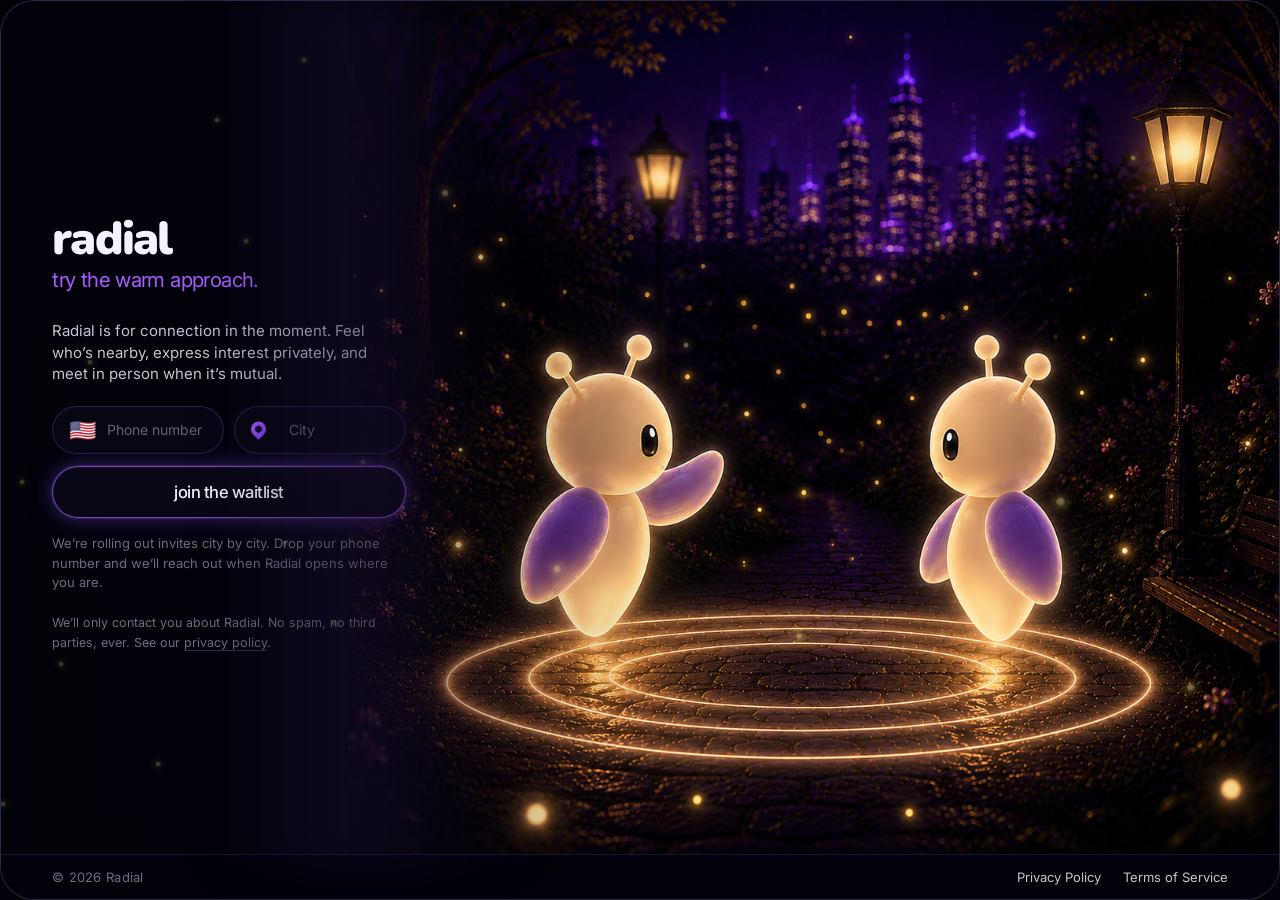
==== index.html @ fb287899 "Update page title to try the warm approach" ====
<!doctype html>
<html lang="en">
<head>
  <meta charset="utf-8" />
  <meta name="viewport" content="width=device-width, initial-scale=1.0" />
  <title>radial — try the warm approach</title>
  <meta name="description" content="Radial is a proximity-first social app. Feel who's nearby, send interest privately, and meet in person when it's mutual." />
  <meta name="theme-color" content="#12082E" />
  <meta property="og:title" content="radial — try the warm approach" />
  <meta property="og:description" content="A proximity-first social app for connection in the moment. Real world first. Mutual only. Privacy first." />
  <meta property="og:type" content="website" />
  <meta name="twitter:card" content="summary_large_image" />
  <link rel="icon" type="image/png" href="assets/favicon-radi.png" />
  <link rel="stylesheet" href="styles.css" />
</head>
<body>
  <div class="shell">
    <main class="landing-card">
      <section class="landing-copy">
        <div class="firefly-layer firefly-layer-copy" aria-hidden="true">
          <span class="firefly fc1"></span>
          <span class="firefly fc2"></span>
          <span class="firefly fc3"></span>
          <span class="firefly fc4"></span>
          <span class="firefly fc5"></span>
          <span class="firefly fc6"></span>
          <span class="firefly fc7"></span>
          <span class="firefly fc8"></span>
          <span class="firefly fc9"></span>
          <span class="firefly fc10"></span>
          <span class="firefly fc11"></span>
          <span class="firefly fc12"></span>
          <span class="firefly fc13"></span>
          <span class="firefly fc14"></span>
        </div>
        <div class="firefly-layer firefly-layer-mobile-page" aria-hidden="true">
          <span class="firefly fp1"></span>
          <span class="firefly fp2"></span>
          <span class="firefly fp3"></span>
          <span class="firefly fp4"></span>
          <span class="firefly fp5"></span>
          <span class="firefly fp6"></span>
          <span class="firefly fp7"></span>
          <span class="firefly fp8"></span>
          <span class="firefly fp9"></span>
        </div>
        <div class="brand-block">
          <h1>radial</h1>
          <p class="tagline">try the warm approach.</p>
        </div>

        <div class="scene-mobile" role="img" aria-label="warm city scene at golden hour">
          <div class="firefly-layer firefly-layer-mobile" aria-hidden="true">
            <span class="firefly fm1"></span>
            <span class="firefly fm2"></span>
            <span class="firefly fm3"></span>
            <span class="firefly fm4"></span>
            <span class="firefly fm5"></span>
            <span class="firefly fm6"></span>
            <span class="firefly fm7"></span>
            <span class="firefly fm8"></span>
          </div>
        </div>

        <p class="intro">
          Radial is for connection in the moment.
          Feel who’s nearby, express interest privately,
          and meet in person when it’s mutual.
        </p>

        <form class="signup"
              action="https://docs.google.com/forms/d/e/1FAIpQLSfjjv_7DZSxjZkTr04zX2qsMPKBOHuEhlrLN5JvlooQM5X5Qw/formResponse"
              method="POST"
              target="_self"
              novalidate>
          <div class="field-row">
            <div class="field with-icon">
              <label for="wl-phone" class="visually-hidden">phone number</label>
              <span class="field-icon" aria-hidden="true">🇺🇸</span>
              <input id="wl-phone"
                     name="entry.361823065"
                     type="tel"
                     inputmode="tel"
                     autocomplete="tel"
                     required
                     placeholder="Phone number" />
            </div>
            <div class="field with-icon city-field">
              <label for="wl-city" class="visually-hidden">city</label>
              <span class="field-icon pin" aria-hidden="true"></span>
              <input id="wl-city"
                     name="entry.943589167"
                     type="text"
                     autocomplete="off"
                     autocorrect="off"
                     autocapitalize="words"
                     spellcheck="false"
                     required
                     placeholder="City"
                     role="combobox"
                     aria-expanded="false"
                     aria-autocomplete="list"
                     aria-controls="city-suggestions" />
              <ul class="city-suggestions" id="city-suggestions" role="listbox" hidden></ul>
            </div>
          </div>
          <button type="submit">join the waitlist</button>
        </form>

        <p class="rollout-copy">
          We’re rolling out invites city by city.
          Drop your phone number and we’ll reach
          out when Radial opens where you are.
        </p>

        <p class="privacy-note">
          We’ll only contact you about Radial.
          No spam, no third parties, ever.
          See our <a href="privacy.html">privacy policy</a>.
        </p>

        <div class="signup-status" id="signup-status" role="status" aria-live="polite"></div>
      </section>

      <section class="landing-scene" aria-hidden="true">
        <div class="firefly-layer">
          <span class="firefly f1"></span>
          <span class="firefly f2"></span>
          <span class="firefly f3"></span>
          <span class="firefly f4"></span>
          <span class="firefly f5"></span>
          <span class="firefly f6"></span>
          <span class="firefly f7"></span>
          <span class="firefly f8"></span>
        </div>
      </section>

      <footer class="landing-footer">
        <span class="footer-mark">© <span id="year"></span> Radial</span>
        <nav class="footer-links" aria-label="Legal">
          <a href="privacy.html">Privacy Policy</a>
          <a href="terms.html">Terms of Service</a>
        </nav>
      </footer>
    </main>
  </div>

  <script>
    document.getElementById('year').textContent = new Date().getFullYear();

    // waitlist form: posts to Google Forms via fetch with mode:'no-cors'.
    // The response is opaque (we can't read it), so we show the success
    // state once the request resolves. If the network call rejects, we
    // fall back to a native form submit so the data still gets through.
    (function () {
      const form = document.querySelector('form.signup');
      const status = document.getElementById('signup-status');
      const button = form.querySelector('button');
      const phoneInput = form.querySelector('#wl-phone');
      const cityInput = form.querySelector('#wl-city');

      function setStatus(kind, html) {
        status.className = 'signup-status ' + kind;
        status.innerHTML = html;
      }

      form.addEventListener('submit', async function (e) {
        e.preventDefault();

        const phone = phoneInput.value.trim();
        const city = cityInput.value.trim();
        const phoneDigits = phone.replace(/\D/g, '');

        if (phoneDigits.length < 7) {
          setStatus('error', 'Please enter a valid phone number.');
          phoneInput.focus();
          return;
        }
        if (!city) {
          setStatus('error', 'Please enter your city.');
          cityInput.focus();
          return;
        }

        button.disabled = true;
        const original = button.textContent;
        button.textContent = 'sending…';

        try {
          await fetch(form.action, {
            method: 'POST',
            mode: 'no-cors',
            body: new FormData(form),
          });
          form.reset();
          setStatus('success',
            "You're on the list. We'll reach out as Radial opens in your area.");
        } catch (err) {
          // Network truly failed — fall back to native submit so the
          // user's response still reaches Google.
          form.submit();
          return;
        } finally {
          button.disabled = false;
          button.textContent = original;
        }
      });
    })();

    // City autocomplete via Photon (komoot) — free, no API key, OSM-based.
    // Filters results to actual populated places (city/town/village) and
    // renders a small dropdown of "City, Region, Country" suggestions.
    (function () {
      const input = document.getElementById('wl-city');
      const list = document.getElementById('city-suggestions');
      if (!input || !list) return;

      const PLACE_TYPES = new Set(['city', 'town', 'village', 'hamlet']);
      let debounceId = null;
      let activeRequest = null;
      let activeIndex = -1;
      let lastQuery = '';

      function escape(s) {
        return String(s).replace(/[&<>"']/g, c => ({
          '&': '&amp;', '<': '&lt;', '>': '&gt;', '"': '&quot;', "'": '&#39;'
        }[c]));
      }

      function format(props) {
        const name = props.name || '';
        const region = props.state || props.county || '';
        const country = props.country || '';
        return [name, region, country].filter(Boolean).join(', ');
      }

      function close() {
        list.hidden = true;
        list.innerHTML = '';
        input.setAttribute('aria-expanded', 'false');
        activeIndex = -1;
      }

      function position() {
        const r = input.getBoundingClientRect();
        list.style.top = (r.bottom + 6) + 'px';
        list.style.left = r.left + 'px';
        list.style.width = r.width + 'px';
      }

      function render(items) {
        if (!items.length) { close(); return; }
        list.innerHTML = items.map((label, i) =>
          `<li role="option" id="city-opt-${i}" data-value="${escape(label)}">${escape(label)}</li>`
        ).join('');
        list.hidden = false;
        position();
        input.setAttribute('aria-expanded', 'true');
        activeIndex = -1;
      }

      window.addEventListener('resize', () => { if (!list.hidden) position(); });
      window.addEventListener('scroll', () => { if (!list.hidden) position(); }, { passive: true });

      function highlight(idx) {
        const items = list.querySelectorAll('li');
        if (!items.length) return;
        if (idx < 0) idx = items.length - 1;
        if (idx >= items.length) idx = 0;
        items.forEach((el, i) => el.classList.toggle('active', i === idx));
        activeIndex = idx;
        input.setAttribute('aria-activedescendant', `city-opt-${idx}`);
      }

      function pick(label) {
        input.value = label;
        close();
      }

      async function fetchCities(q) {
        if (activeRequest) activeRequest.abort();
        const ctrl = new AbortController();
        activeRequest = ctrl;
        try {
          const url = `https://photon.komoot.io/api?q=${encodeURIComponent(q)}&limit=8&lang=en`;
          const res = await fetch(url, { signal: ctrl.signal });
          if (!res.ok) return;
          const json = await res.json();
          // Only keep populated places. De-duplicate identical "city, region,
          // country" labels (Photon often returns multiple OSM entries).
          const seen = new Set();
          const items = (json.features || [])
            .filter(f => PLACE_TYPES.has((f.properties || {}).osm_value))
            .map(f => format(f.properties))
            .filter(label => {
              if (!label || seen.has(label)) return false;
              seen.add(label);
              return true;
            })
            .slice(0, 5);
          if (input.value.trim() === q) render(items);
        } catch (err) {
          // Ignore aborts and network errors silently — the user can still
          // type their city manually.
        }
      }

      input.addEventListener('input', () => {
        const q = input.value.trim();
        if (q === lastQuery) return;
        lastQuery = q;
        clearTimeout(debounceId);
        if (q.length < 2) { close(); return; }
        debounceId = setTimeout(() => fetchCities(q), 220);
      });

      input.addEventListener('keydown', (e) => {
        if (list.hidden) return;
        const items = list.querySelectorAll('li');
        if (e.key === 'ArrowDown') { e.preventDefault(); highlight(activeIndex + 1); }
        else if (e.key === 'ArrowUp') { e.preventDefault(); highlight(activeIndex - 1); }
        else if (e.key === 'Enter' && activeIndex >= 0) {
          e.preventDefault();
          pick(items[activeIndex].dataset.value);
        } else if (e.key === 'Escape') {
          close();
        }
      });

      list.addEventListener('mousedown', (e) => {
        const li = e.target.closest('li');
        if (!li) return;
        // Use mousedown so we beat the input's blur and stop the input
        // from losing focus before we can read the value.
        e.preventDefault();
        pick(li.dataset.value);
      });

      input.addEventListener('blur', () => setTimeout(close, 120));
    })();
  </script>
</body>
</html>
---- styles.css ----
@import url('https://fonts.googleapis.com/css2?family=Inter:wght@400;500;600;700&family=Nunito:wght@900&display=swap');

:root {
  --bg: #03020a;
  --panel: #050611;
  --panel-soft: #090914;
  --field: #0b0a18;
  --border: rgba(110, 76, 191, 0.42);
  --border-soft: rgba(124, 82, 220, 0.28);
  --violet: #9c5cff;
  --violet-2: #6f37ee;
  --violet-3: #bc7cff;
  --text-primary: #f5f2ff;
  --text-secondary: rgba(244, 238, 255, 0.82);
  --text-muted: rgba(214, 204, 236, 0.52);
  --success: #8be0a8;
  --error: #ff8f9d;
  --radius-xl: 34px;
  --radius-lg: 24px;
  --radius-pill: 999px;
  --content-width: 760px;
}

* { box-sizing: border-box; }

html { scroll-behavior: smooth; }

body {
  margin: 0;
  height: 100vh;
  height: 100dvh;
  overflow: hidden;
  background:
    radial-gradient(circle at 74% 30%, rgba(95, 51, 184, 0.22), transparent 22%),
    linear-gradient(180deg, #010108 0%, #03020a 100%);
  color: var(--text-primary);
  font-family: "Inter", -apple-system, BlinkMacSystemFont, "Segoe UI", sans-serif;
  -webkit-font-smoothing: antialiased;
  -moz-osx-font-smoothing: grayscale;
  -webkit-tap-highlight-color: transparent;
  text-size-adjust: 100%;
  -webkit-text-size-adjust: 100%;
}

button, a, input { -webkit-tap-highlight-color: transparent; }

a {
  color: inherit;
  text-decoration: none;
  border-bottom: 1px solid rgba(188, 124, 255, 0.3);
}

a:hover { color: var(--violet-3); }

p { margin: 0; }

.shell {
  max-width: 1540px;
  height: 100%;
  margin: 0 auto;
  padding: 0;
  height: 100vh;
}

.landing-card {
  position: relative;
  height: 100%;
  display: grid;
  grid-template-columns: 34% 66%;
  grid-template-rows: 1fr auto;
  background: linear-gradient(180deg, rgba(4, 5, 16, 0.98), rgba(3, 4, 12, 1));
  border: 1px solid rgba(102, 88, 154, 0.42);
  border-radius: var(--radius-xl);
  overflow: hidden;
  box-shadow: inset 0 0 0 1px rgba(255, 255, 255, 0.03);
}

.landing-card::before {
  content: "";
  position: absolute;
  top: 0;
  bottom: 36px;
  left: 29%;
  width: 320px;
  transform: translateX(-50%);
  pointer-events: none;
  background: linear-gradient(90deg, rgba(2, 2, 10, 0) 0%, rgba(10, 7, 22, 0.12) 10%, rgba(18, 10, 36, 0.26) 24%, rgba(24, 13, 46, 0.4) 42%, rgba(24, 13, 46, 0.36) 58%, rgba(18, 10, 36, 0.16) 76%, rgba(18, 10, 36, 0) 100%);
  filter: blur(20px);
  z-index: 3;
}

.landing-copy {
  position: relative;
  z-index: 2;
  padding: clamp(34px, 5.2vh, 64px) 30px clamp(24px, 3.5vh, 40px) clamp(34px, 4vw, 60px);
  display: flex;
  flex-direction: column;
  align-items: flex-start;
  overflow: hidden;
  background:
    linear-gradient(90deg, rgba(2, 2, 10, 0.94) 0%, rgba(2, 2, 10, 0.91) 48%, rgba(8, 5, 20, 0.76) 68%, rgba(12, 7, 26, 0.44) 82%, rgba(12, 7, 26, 0.08) 100%);
  justify-content: center;
}

.landing-copy::after {
  content: none;
}

.landing-copy > :not(.firefly-layer-copy):not(.firefly-layer-mobile-page) {
  position: relative;
  z-index: 1;
}

.brand-block {
  margin-bottom: clamp(22px, 3.2vh, 40px);
  width: 100%;
  max-width: 500px;
}

.brand-block h1 {
  margin: 0 0 6px;
  /* Match iOS: SF Pro Rounded, weight black (900). Falls back to
     Nunito on platforms without ui-rounded support. */
  font-family: ui-rounded, "SF Pro Rounded", "Nunito", -apple-system,
               BlinkMacSystemFont, system-ui, sans-serif;
  font-size: clamp(40px, 3.6vw, 52px);
  line-height: 0.94;
  font-weight: 900;
  letter-spacing: -0.04em;
  color: #f5f2ff;
  -webkit-text-stroke: 0;
  text-shadow: none;
}

.tagline {
  color: #a95bff;
  font-size: clamp(18px, 1.6vw, 26px);
  letter-spacing: -0.03em;
  font-weight: 400;
}

.intro {
  max-width: 520px;
  color: var(--text-secondary);
  font-size: clamp(13px, 1.18vw, 15px);
  line-height: 1.42;
  margin-bottom: clamp(18px, 2.4vh, 28px);
  width: 100%;
}

form.signup {
  display: flex;
  flex-direction: column;
  gap: 10px;
  max-width: 520px;
  width: 100%;
}

form.signup .field-row {
  display: grid;
  grid-template-columns: minmax(0, 1fr) minmax(0, 1fr);
  gap: 10px;
  width: 100%;
}

.field {
  width: 100%;
}

.with-icon {
  position: relative;
}

.field-icon {
  position: absolute;
  left: 17px;
  top: 50%;
  transform: translateY(-50%);
  font-size: 22px;
  line-height: 1;
  z-index: 1;
}

.field-icon.pin {
  width: 15px;
  height: 15px;
  border-radius: 50% 50% 50% 0;
  transform: translateY(-56%) rotate(-45deg);
  background: linear-gradient(180deg, #a95bff 0%, #7b46f7 100%);
}

.field-icon.pin::after {
  content: "";
  position: absolute;
  inset: 4px;
  border-radius: 50%;
  background: #160c31;
}

form.signup input[type="tel"],
form.signup input[type="text"],
form.signup input[type="email"] {
  width: 100%;
  height: clamp(48px, 5.3vh, 56px);
  padding: 0 20px 0 54px;
  border-radius: var(--radius-pill);
  border: 1px solid var(--border-soft);
  background: rgba(8, 7, 21, 0.94);
  color: var(--text-primary);
  font: 400 14px/1.2 "Inter", sans-serif;
  box-shadow: inset 0 0 0 1px rgba(255, 255, 255, 0.02);
  outline: none;
}

form.signup input::placeholder {
  color: rgba(231, 223, 249, 0.42);
}

form.signup input:focus {
  border-color: rgba(156, 92, 255, 0.75);
  box-shadow: 0 0 0 4px rgba(156, 92, 255, 0.14);
}

form.signup button {
  display: inline-flex;
  align-items: center;
  justify-content: center;
  gap: 12px;
  width: 100%;
  height: clamp(52px, 5.8vh, 60px);
  margin-top: 2px;
  border: 1px solid rgba(154, 92, 255, 0.72);
  border-radius: var(--radius-pill);
  background:
    linear-gradient(180deg, rgba(10, 8, 24, 0.96), rgba(7, 6, 18, 0.96));
  color: #f7f3ff;
  font: 500 clamp(15px, 1.3vw, 18px)/1 "Inter", sans-serif;
  letter-spacing: -0.03em;
  cursor: pointer;
  box-shadow:
    inset 0 1px 0 rgba(255, 255, 255, 0.06),
    0 0 0 1px rgba(169, 91, 255, 0.18),
    0 0 18px rgba(124, 82, 220, 0.34),
    0 0 34px rgba(124, 82, 220, 0.16);
  transition: transform 140ms ease, box-shadow 140ms ease, opacity 140ms ease;
}

form.signup button:hover {
  transform: translateY(-1px);
  box-shadow:
    inset 0 1px 0 rgba(255, 255, 255, 0.09),
    0 0 0 1px rgba(188, 124, 255, 0.26),
    0 0 22px rgba(124, 82, 220, 0.42),
    0 0 42px rgba(124, 82, 220, 0.2);
}

form.signup button span {
  font-size: 24px;
  line-height: 0.8;
}

.rollout-copy {
  max-width: 420px;
  margin-top: clamp(14px, 1.8vh, 20px);
  color: var(--text-muted);
  font-size: clamp(13px, 1vw, 14px);
  line-height: 1.5;
  width: 100%;
}

.privacy-note {
  max-width: 430px;
  margin-top: clamp(18px, 2.2vh, 26px);
  padding-top: 0;
  color: var(--text-muted);
  font-size: 12.5px;
  line-height: 1.62;
  width: 100%;
}

.signup-status {
  display: none;
  max-width: 412px;
  margin-top: 18px;
  padding: 14px 18px;
  border-radius: 16px;
  font-size: 14px;
}

.signup-status.success {
  display: block;
  background: rgba(139, 224, 168, 0.1);
  border: 1px solid rgba(139, 224, 168, 0.22);
  color: var(--success);
}

.signup-status.error {
  display: block;
  background: rgba(255, 143, 157, 0.08);
  border: 1px solid rgba(255, 143, 157, 0.22);
  color: var(--error);
}

.landing-scene {
  position: relative;
  min-height: 0;
  margin-left: -88px;
  background:
    linear-gradient(90deg, rgba(6, 4, 16, 0.34) 0%, rgba(6, 4, 16, 0.12) 18%, rgba(6, 4, 16, 0) 34%),
    url("assets/hero-scene-crop.png") center center / cover no-repeat;
}

.firefly-layer {
  position: absolute;
  inset: 0;
  pointer-events: none;
  overflow: hidden;
}

.firefly-layer-copy {
  inset: -10% 4% -8% -16%;
  opacity: 1;
}

.firefly-layer-mobile {
  display: none;
}

.firefly-layer-mobile-page {
  display: none;
}

.firefly {
  position: absolute;
  width: 8px;
  height: 8px;
  border-radius: 50%;
  background: radial-gradient(circle, rgba(255, 245, 192, 1) 0%, rgba(255, 220, 118, 0.92) 38%, rgba(255, 220, 118, 0.18) 72%, transparent 100%);
  box-shadow:
    0 0 8px rgba(255, 224, 130, 0.95),
    0 0 18px rgba(255, 208, 95, 0.52),
    0 0 32px rgba(255, 208, 95, 0.2);
  opacity: 0.45;
  will-change: transform, opacity;
  animation:
    firefly-drift 16s ease-in-out infinite,
    firefly-pulse 4.8s ease-in-out infinite;
}

.firefly-layer-copy .firefly {
  width: 6px;
  height: 6px;
  opacity: 0.26;
  box-shadow:
    0 0 7px rgba(255, 224, 130, 0.78),
    0 0 18px rgba(255, 208, 95, 0.34);
}

.f1 {
  left: 10%;
  top: 22%;
  animation-duration: 18s, 4.4s;
  animation-delay: -5s, -0.8s;
}

.f2 {
  left: 22%;
  top: 66%;
  width: 10px;
  height: 10px;
  animation-duration: 20s, 5.2s;
  animation-delay: -9s, -1.7s;
}

.f3 {
  left: 36%;
  top: 40%;
  width: 6px;
  height: 6px;
  animation-duration: 15s, 4s;
  animation-delay: -2.5s, -2.2s;
}

.f4 {
  left: 48%;
  top: 74%;
  animation-duration: 19s, 5.6s;
  animation-delay: -11s, -0.2s;
}

.f5 {
  left: 63%;
  top: 28%;
  width: 7px;
  height: 7px;
  animation-duration: 17s, 4.6s;
  animation-delay: -7s, -2.8s;
}

.f6 {
  left: 76%;
  top: 58%;
  width: 11px;
  height: 11px;
  animation-duration: 22s, 6s;
  animation-delay: -13s, -1.1s;
}

.f7 {
  left: 84%;
  top: 18%;
  width: 6px;
  height: 6px;
  animation-duration: 14s, 3.8s;
  animation-delay: -6s, -0.9s;
}

.f8 {
  left: 90%;
  top: 80%;
  width: 9px;
  height: 9px;
  animation-duration: 21s, 5s;
  animation-delay: -15s, -2.4s;
}

.fc1 {
  left: 8%;
  top: 18%;
  animation-duration: 17s, 5.4s;
  animation-delay: -3s, -1.4s;
}

.fc2 {
  left: 76%;
  top: 14%;
  width: 5px;
  height: 5px;
  animation-duration: 13s, 4.2s;
  animation-delay: -8s, -0.5s;
}

.fc3 {
  left: 18%;
  top: 56%;
  width: 7px;
  height: 7px;
  animation-duration: 19s, 6s;
  animation-delay: -10s, -2.1s;
}

.fc4 {
  left: 82%;
  top: 70%;
  width: 4px;
  height: 4px;
  animation-duration: 15s, 4.6s;
  animation-delay: -6s, -1.8s;
}

.fc5 {
  left: 46%;
  top: 84%;
  width: 6px;
  height: 6px;
  animation-duration: 18s, 5.8s;
  animation-delay: -12s, -2.7s;
}

.fc6 {
  left: 4%;
  top: 38%;
  width: 5px;
  height: 5px;
  animation-duration: 16s, 4.8s;
  animation-delay: -4s, -1.6s;
}

.fc7 {
  left: 64%;
  top: 32%;
  width: 4px;
  height: 4px;
  animation-duration: 14s, 4.2s;
  animation-delay: -9s, -2.3s;
}

.fc8 {
  left: 26%;
  top: 74%;
  width: 7px;
  height: 7px;
  animation-duration: 20s, 6.2s;
  animation-delay: -14s, -0.9s;
}

.fc9 {
  left: 88%;
  top: 54%;
  width: 5px;
  height: 5px;
  animation-duration: 17s, 5.1s;
  animation-delay: -7s, -2.8s;
}

.fc10 {
  left: 12%;
  top: 8%;
  width: 4px;
  height: 4px;
  animation-duration: 15s, 4.4s;
  animation-delay: -5s, -1.2s;
}

.fc11 {
  left: 58%;
  top: 20%;
  width: 7px;
  height: 7px;
  animation-duration: 18s, 5.3s;
  animation-delay: -11s, -2.4s;
}

.fc12 {
  left: 32%;
  top: 44%;
  width: 5px;
  height: 5px;
  animation-duration: 13s, 4s;
  animation-delay: -6s, -0.7s;
}

.fc13 {
  left: 72%;
  top: 62%;
  width: 6px;
  height: 6px;
  animation-duration: 20s, 6.4s;
  animation-delay: -15s, -3s;
}

.fc14 {
  left: 14%;
  top: 88%;
  width: 8px;
  height: 8px;
  animation-duration: 19s, 5.7s;
  animation-delay: -9s, -1.9s;
}

.fm1 { left: 8%; top: 12%; width: 5px; height: 5px; animation-duration: 15s, 4.5s; animation-delay: -3s, -1.2s; }
.fm2 { left: 18%; top: 48%; width: 7px; height: 7px; animation-duration: 18s, 5.8s; animation-delay: -9s, -2.2s; }
.fm3 { left: 34%; top: 26%; width: 5px; height: 5px; animation-duration: 14s, 4.1s; animation-delay: -6s, -0.8s; }
.fm4 { left: 52%; top: 66%; width: 8px; height: 8px; animation-duration: 20s, 6.4s; animation-delay: -12s, -3.1s; }
.fm5 { left: 68%; top: 18%; width: 6px; height: 6px; animation-duration: 16s, 4.9s; animation-delay: -7s, -1.7s; }
.fm6 { left: 78%; top: 52%; width: 7px; height: 7px; animation-duration: 19s, 5.5s; animation-delay: -14s, -2.6s; }
.fm7 { left: 88%; top: 30%; width: 5px; height: 5px; animation-duration: 13s, 4s; animation-delay: -4s, -0.9s; }
.fm8 { left: 60%; top: 84%; width: 9px; height: 9px; animation-duration: 21s, 6.1s; animation-delay: -15s, -2.9s; }

.fp1 { left: 6%; top: 10%; width: 5px; height: 5px; animation-duration: 14s, 4.4s; animation-delay: -3s, -0.7s; }
.fp2 { left: 86%; top: 14%; width: 6px; height: 6px; animation-duration: 17s, 5.1s; animation-delay: -8s, -2.2s; }
.fp3 { left: 14%; top: 34%; width: 7px; height: 7px; animation-duration: 19s, 6s; animation-delay: -12s, -1.8s; }
.fp4 { left: 78%; top: 42%; width: 5px; height: 5px; animation-duration: 15s, 4.2s; animation-delay: -5s, -1.1s; }
.fp5 { left: 10%; top: 58%; width: 6px; height: 6px; animation-duration: 18s, 5.6s; animation-delay: -10s, -2.4s; }
.fp6 { left: 88%; top: 68%; width: 8px; height: 8px; animation-duration: 21s, 6.4s; animation-delay: -14s, -3.1s; }
.fp7 { left: 18%; top: 78%; width: 5px; height: 5px; animation-duration: 16s, 4.8s; animation-delay: -6s, -0.9s; }
.fp8 { left: 72%; top: 84%; width: 7px; height: 7px; animation-duration: 20s, 5.9s; animation-delay: -11s, -2.7s; }
.fp9 { left: 46%; top: 92%; width: 6px; height: 6px; animation-duration: 18s, 5.2s; animation-delay: -9s, -1.6s; }

@keyframes firefly-drift {
  0% {
    transform: translate3d(0, 0, 0) scale(0.92);
  }
  25% {
    transform: translate3d(18px, -26px, 0) scale(1);
  }
  50% {
    transform: translate3d(-14px, 16px, 0) scale(0.88);
  }
  75% {
    transform: translate3d(26px, -10px, 0) scale(1.04);
  }
  100% {
    transform: translate3d(0, 0, 0) scale(0.92);
  }
}

@keyframes firefly-pulse {
  0%, 100% {
    opacity: 0.26;
  }
  35% {
    opacity: 0.72;
  }
  60% {
    opacity: 0.48;
  }
}

/* Inline hero image — only shown when the layout collapses to a single
   column (mobile/tablet). Sits between the wordmark and the intro copy. */
.scene-mobile { display: none; }

.landing-footer {
  grid-column: 1 / -1;
  display: flex;
  align-items: center;
  justify-content: space-between;
  gap: 24px;
  padding: 14px clamp(28px, 4vw, 56px);
  border-top: 1px solid rgba(124, 82, 220, 0.22);
  background: rgba(2, 2, 10, 0.92);
  color: var(--text-muted);
  font-size: 13px;
}

.landing-footer .footer-mark {
  letter-spacing: 0.02em;
}

.landing-footer .footer-links {
  display: flex;
  gap: 22px;
}

.landing-footer a {
  color: var(--text-secondary);
  border-bottom: 0;
  transition: color 140ms ease;
}

.landing-footer a:hover {
  color: var(--violet-3);
}

/* City autocomplete dropdown */
.city-field {
  position: relative;
}

.city-suggestions {
  /* Fixed positioning lets the dropdown escape any clipped ancestor.
     The actual top/left/width are set inline by JS on each render. */
  position: fixed;
  top: 0;
  left: 0;
  width: 0;
  z-index: 1000;
  margin: 0;
  padding: 6px;
  list-style: none;
  background: rgba(10, 8, 26, 0.98);
  border: 1px solid rgba(124, 82, 220, 0.42);
  border-radius: 22px;
  box-shadow: 0 18px 40px rgba(2, 1, 12, 0.55);
  backdrop-filter: blur(8px);
  -webkit-backdrop-filter: blur(8px);
  max-height: 260px;
  overflow-y: auto;
}

.city-suggestions[hidden] { display: none; }

.city-suggestions li {
  padding: 11px 16px;
  border-radius: 14px;
  font-size: 15px;
  color: var(--text-secondary);
  cursor: pointer;
  user-select: none;
}

.city-suggestions li.active,
.city-suggestions li:hover {
  background: rgba(124, 82, 220, 0.18);
  color: var(--text-primary);
}

.visually-hidden {
  position: absolute !important;
  width: 1px;
  height: 1px;
  padding: 0;
  margin: -1px;
  overflow: hidden;
  clip: rect(0, 0, 0, 0);
  white-space: nowrap;
  border: 0;
}

/* Legal pages opt out of the landing page's no-scroll viewport. */
body.legal-page {
  height: auto;
  overflow: auto;
}

.legal-page .shell {
  max-width: 1080px;
  padding: 28px 24px 48px;
}

.legal-page main {
  max-width: var(--content-width);
  margin: 0 auto;
}

/* Legal-page nav (top) */
.legal-page .nav {
  display: flex;
  align-items: center;
  justify-content: space-between;
  gap: 20px;
  padding: 4px 0 36px;
  max-width: var(--content-width);
  margin: 0 auto;
}

.legal-page .brand {
  display: inline-flex;
  align-items: center;
  gap: 12px;
  color: var(--text-primary);
  text-decoration: none;
  border-bottom: 0;
}

.legal-page .wordmark {
  font-family: ui-rounded, "SF Pro Rounded", "Nunito", -apple-system,
               BlinkMacSystemFont, system-ui, sans-serif;
  font-weight: 900;
  font-size: 26px;
  line-height: 1;
  letter-spacing: -0.04em;
  color: var(--text-primary);
  text-transform: lowercase;
}

.legal-page .radar-mark {
  position: relative;
  flex: 0 0 auto;
  width: 28px;
  height: 28px;
  border-radius: 50%;
  border: 1.25px solid rgba(124, 82, 220, 0.55);
  background: rgba(8, 7, 21, 0.6);
}
.legal-page .radar-mark::before,
.legal-page .radar-mark::after {
  content: "";
  position: absolute;
  left: 50%;
  top: 50%;
  border-radius: 50%;
  border: 1.25px solid rgba(124, 82, 220, 0.55);
  transform: translate(-50%, -50%);
}
.legal-page .radar-mark::before { width: 16px; height: 16px; }
.legal-page .radar-mark::after { width: 6px; height: 6px; }
.legal-page .radar-mark .center-dot {
  position: absolute;
  left: 50%;
  top: 50%;
  width: 4px;
  height: 4px;
  border-radius: 50%;
  background: var(--violet-3);
  transform: translate(-50%, -50%);
}

.legal-page .nav-links {
  display: flex;
  gap: 22px;
  font-size: 14px;
}
.legal-page .nav-links a {
  color: var(--text-muted);
  border-bottom: 0;
  transition: color 140ms ease;
}
.legal-page .nav-links a:hover {
  color: var(--violet-3);
}

/* Legal-page footer (bottom) */
.legal-page .site-footer {
  display: flex;
  justify-content: space-between;
  align-items: center;
  gap: 16px;
  flex-wrap: wrap;
  max-width: var(--content-width);
  margin: 56px auto 0;
  padding: 22px 0 0;
  border-top: 1px solid rgba(124, 82, 220, 0.2);
  color: var(--text-muted);
  font-size: 13px;
}
.legal-page .site-footer a {
  color: var(--text-secondary);
  border-bottom: 0;
}
.legal-page .site-footer a:hover { color: var(--violet-3); }
.legal-page .footer-links {
  display: flex;
  gap: 18px;
  flex-wrap: wrap;
}

.legal-page h1 {
  margin: 0 0 8px;
  font-size: clamp(38px, 5vw, 56px);
  line-height: 0.98;
  letter-spacing: -0.04em;
}

.legal-page .effective {
  margin-bottom: 32px;
  color: var(--text-muted);
  font-size: 13px;
  font-weight: 600;
  letter-spacing: 0.08em;
  text-transform: uppercase;
}

.legal-page h2 {
  margin: 42px 0 12px;
  font-size: 28px;
  line-height: 1.05;
}

.legal-page h3 {
  margin: 26px 0 8px;
  font-size: 20px;
}

.legal-page p,
.legal-page li {
  color: var(--text-secondary);
  font-size: 16px;
  line-height: 1.75;
}

.legal-page strong {
  color: var(--text-primary);
}

.legal-page ul {
  margin: 0 0 1em;
  padding-left: 20px;
}

.legal-page li {
  margin-bottom: 6px;
}

.legal-page .lead {
  margin-bottom: 24px;
  color: var(--text-secondary);
  font-size: 18px;
}

.legal-page .toc,
.legal-page .callout {
  background: rgba(10, 9, 24, 0.88);
  border: 1px solid rgba(124, 82, 220, 0.22);
  border-radius: var(--radius-lg);
}

.legal-page .toc {
  margin: 24px 0 32px;
  padding: 20px 24px;
}

.legal-page .toc h4 {
  margin: 0 0 10px;
  color: var(--text-muted);
  font-size: 12px;
  font-weight: 700;
  letter-spacing: 0.14em;
  text-transform: uppercase;
}

.legal-page .toc ol {
  margin: 0;
  padding-left: 22px;
  columns: 2;
  column-gap: 32px;
}

.legal-page .toc li {
  break-inside: avoid;
}

.legal-page .toc a {
  color: var(--text-secondary);
  border-bottom: 0;
}

.legal-page .callout {
  margin: 24px 0;
  padding: 18px 22px;
}

@media (max-width: 1100px) {
  /* Below the desktop breakpoint, the layout stacks (copy on top,
     scene below). Re-enable native scrolling so both are reachable. */
  body {
    height: auto;
    overflow: auto;
  }
  .shell { height: auto; }
  .landing-card {
    grid-template-columns: 1fr;
    height: auto;
    min-height: 0;
    border-radius: 0;
    border-left: 0;
    border-right: 0;
  }

  .landing-copy {
    padding: 56px 24px 36px;
    overflow: visible;
    background: linear-gradient(180deg, rgba(2, 2, 10, 0.96), rgba(2, 2, 10, 0.84));
    display: block;
  }

  .landing-card::before {
    top: auto;
    left: 0;
    right: 0;
    bottom: auto;
    width: auto;
    height: 96px;
    transform: none;
    background: linear-gradient(180deg, rgba(2, 2, 10, 0) 0%, rgba(12, 7, 26, 0.3) 35%, rgba(12, 7, 26, 0.44) 55%, rgba(12, 7, 26, 0) 100%);
    filter: blur(12px);
  }

  .landing-copy::after,
  .firefly-layer-copy {
    display: none;
  }

  .firefly-layer-mobile-page {
    display: block;
    inset: 0;
    z-index: 0;
  }

  .firefly-layer-mobile-page .firefly {
    width: 8px;
    height: 8px;
    opacity: 0.42;
    box-shadow:
      0 0 10px rgba(255, 224, 130, 0.92),
      0 0 22px rgba(255, 208, 95, 0.48),
      0 0 34px rgba(255, 208, 95, 0.18);
  }

  .brand-block,
  .intro,
  form.signup,
  .rollout-copy,
  .privacy-note,
  .signup-status {
    max-width: 100%;
  }

  .privacy-note { margin-top: 40px; }

  form.signup .field-row {
    grid-template-columns: 1fr;
  }

  /* On mobile/tablet the side scene panel is replaced by an inline
     hero image rendered between the wordmark and the intro paragraph. */
  .landing-scene {
    display: none;
    margin-left: 0;
  }

  .scene-mobile {
    position: relative;
    display: block;
    width: 100%;
    aspect-ratio: 16 / 10;
    margin: 4px 0 26px;
    border-radius: 20px;
    background: url("assets/hero-scene-crop.png") center center / cover no-repeat;
    box-shadow: 0 18px 40px rgba(2, 1, 12, 0.45),
                inset 0 0 0 1px rgba(124, 82, 220, 0.18);
  }

  .firefly-layer-mobile {
    display: block;
    inset: 0;
  }

  .landing-footer {
    padding: 14px 24px max(14px, env(safe-area-inset-bottom));
    flex-wrap: wrap;
    gap: 12px;
  }
  .landing-footer .footer-links { gap: 18px; flex-wrap: wrap; }
}

@media (max-width: 760px) {
  .landing-copy {
    padding: clamp(40px, 7vh, 56px) 22px 32px;
  }

  .brand-block {
    margin-bottom: 18px;
  }

  .scene-mobile {
    aspect-ratio: 4 / 3;
    margin: 2px 0 22px;
    border-radius: 18px;
  }

  .brand-block h1 {
    font-size: clamp(46px, 13.5vw, 64px);
    letter-spacing: -0.045em;
  }

  .tagline {
    font-size: clamp(20px, 5.6vw, 30px);
  }

  .intro {
    margin-bottom: 28px;
    font-size: clamp(15px, 4vw, 17px);
    line-height: 1.55;
  }

  form.signup {
    gap: 12px;
  }

  form.signup input[type="tel"],
  form.signup input[type="text"],
  form.signup input[type="email"] {
    height: 60px;
    font-size: 16px; /* keep ≥16 to prevent iOS zoom on focus */
    padding: 0 22px 0 60px;
  }

  form.signup button {
    height: 64px;
    font-size: 18px;
    margin-top: 6px;
  }

  .field-icon { left: 17px; font-size: 24px; }
  .field-icon.pin { left: 22px; }

  .rollout-copy {
    margin-top: 24px;
    font-size: 15px;
    line-height: 1.55;
  }

  .privacy-note {
    margin-top: 36px;
    font-size: 13px;
    line-height: 1.65;
  }

  /* Make autocomplete rows easier to tap (≥44pt). */
  .city-suggestions li {
    padding: 14px 16px;
    font-size: 15.5px;
  }

  .legal-page .shell {
    padding: 22px 18px 40px;
  }

  .legal-page .nav {
    padding: 4px 0 24px;
    gap: 12px;
    flex-wrap: wrap;
  }
  .legal-page .wordmark { font-size: 24px; }
  .legal-page .nav-links { font-size: 13px; gap: 16px; }

  .legal-page h1 {
    font-size: clamp(32px, 9vw, 44px);
  }
  .legal-page h2 {
    margin-top: 36px;
    font-size: 22px;
  }
  .legal-page h3 { font-size: 18px; margin-top: 22px; }
  .legal-page p, .legal-page li { font-size: 15.5px; line-height: 1.7; }
  .legal-page .lead { font-size: 16.5px; }

  .legal-page .toc ol {
    columns: 1;
  }
  .legal-page .toc { padding: 16px 18px; }

  .legal-page .site-footer {
    flex-direction: column;
    align-items: flex-start;
    gap: 10px;
    margin-top: 40px;
    padding-bottom: max(0px, env(safe-area-inset-bottom));
  }
  .legal-page .footer-links { gap: 16px; }
}

@media (max-width: 480px) {
  .landing-copy {
    padding: 36px 20px 28px;
  }

  .brand-block {
    margin-bottom: 14px;
  }

  .scene-mobile {
    margin-bottom: 18px;
    border-radius: 16px;
  }

  .brand-block h1 {
    font-size: clamp(42px, 14.5vw, 56px);
  }

  .tagline {
    font-size: clamp(19px, 5.4vw, 26px);
  }

  .intro {
    margin-bottom: 22px;
    font-size: 16.5px;
  }

  .privacy-note {
    margin-top: 28px;
    gap: 12px;
  }

  .landing-footer {
    flex-direction: column;
    align-items: flex-start;
    gap: 8px;
    padding: 16px 22px max(18px, env(safe-area-inset-bottom));
    font-size: 12.5px;
  }
}

/* Landscape phones — keep things compact and readable. */
@media (max-width: 1100px) and (max-height: 520px) and (orientation: landscape) {
  .landing-copy { padding: 28px 24px 24px; }
  .brand-block { margin-bottom: 12px; }
  .scene-mobile { aspect-ratio: 21 / 9; margin-bottom: 18px; }
  .intro { margin-bottom: 18px; }
  .privacy-note { margin-top: 20px; }
}

@media (prefers-reduced-motion: reduce) {
  *, *::before, *::after {
    animation-duration: 0.01ms !important;
    animation-iteration-count: 1 !important;
    transition-duration: 0.01ms !important;
    scroll-behavior: auto !important;
  }

  .firefly {
    opacity: 0.35;
  }
}
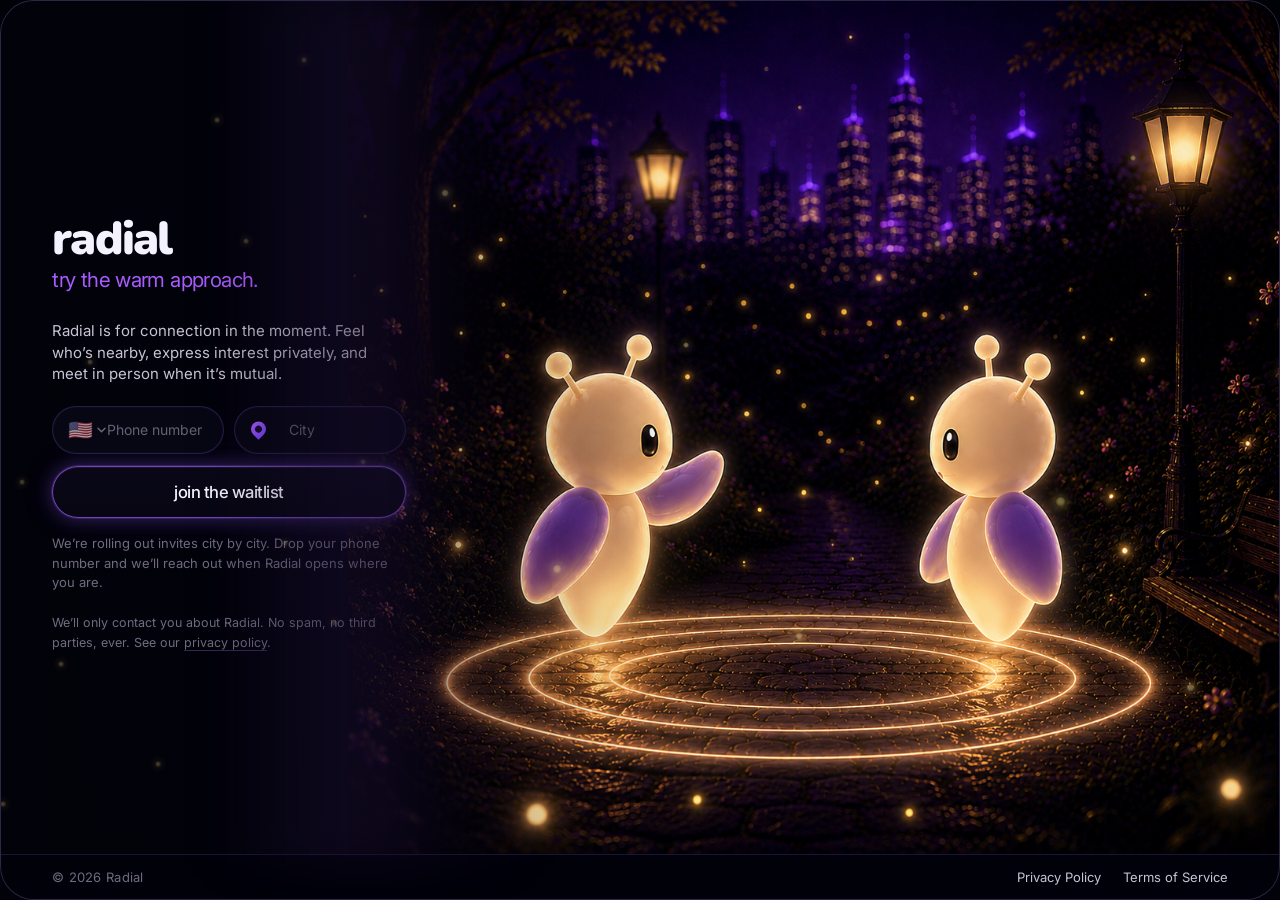
==== commit b22a3cbb: "flags" ====
--- a/index.html
+++ b/index.html
@@ -74,9 +74,20 @@
               target="_self"
               novalidate>
           <div class="field-row">
-            <div class="field with-icon">
+            <div class="field with-icon phone-field">
               <label for="wl-phone" class="visually-hidden">phone number</label>
-              <span class="field-icon" aria-hidden="true">🇺🇸</span>
+              <button type="button"
+                      id="country-trigger"
+                      class="country-trigger"
+                      aria-label="Select country"
+                      aria-haspopup="listbox"
+                      aria-expanded="false"
+                      data-dial="+1">
+                <span class="flag-emoji" id="country-flag" aria-hidden="true">🇺🇸</span>
+                <svg class="chevron" width="9" height="6" viewBox="0 0 9 6" aria-hidden="true">
+                  <path d="M1 1.25 L4.5 4.75 L8 1.25" stroke="currentColor" stroke-width="1.4" fill="none" stroke-linecap="round" stroke-linejoin="round"/>
+                </svg>
+              </button>
               <input id="wl-phone"
                      name="entry.361823065"
                      type="tel"
@@ -135,6 +146,17 @@
         </div>
       </section>
 
+      <div class="country-panel" id="country-panel" role="dialog" aria-label="Select country" hidden>
+        <input type="search"
+               id="country-search"
+               class="country-search"
+               placeholder="Search country or code"
+               autocomplete="off"
+               autocorrect="off"
+               spellcheck="false" />
+        <ul class="country-list" id="country-list" role="listbox" aria-label="Countries"></ul>
+      </div>
+
       <footer class="landing-footer">
         <span class="footer-mark">© <span id="year"></span> Radial</span>
         <nav class="footer-links" aria-label="Legal">
@@ -167,20 +189,34 @@
       form.addEventListener('submit', async function (e) {
         e.preventDefault();
 
+        // Clear any previous error styling.
+        phoneInput.closest('.field')?.classList.remove('invalid');
+        cityInput.closest('.field')?.classList.remove('invalid');
+
         const phone = phoneInput.value.trim();
         const city = cityInput.value.trim();
         const phoneDigits = phone.replace(/\D/g, '');
 
         if (phoneDigits.length < 7) {
           setStatus('error', 'Please enter a valid phone number.');
+          phoneInput.closest('.field')?.classList.add('invalid');
           phoneInput.focus();
           return;
         }
-        if (!city) {
-          setStatus('error', 'Please enter your city.');
+        // City must have been picked from the autocomplete dropdown.
+        if (!city || cityInput.dataset.confirmed !== city) {
+          setStatus('error', 'Please pick your city from the suggestions.');
+          cityInput.closest('.field')?.classList.add('invalid');
           cityInput.focus();
           return;
         }
+
+        // Prefix the phone with the chosen dial code so the recorded
+        // entry is unambiguous (e.g. "+44 7700 900123").
+        const trigger = document.getElementById('country-trigger');
+        const dial = (trigger && trigger.dataset.dial) || '+1';
+        const fd = new FormData(form);
+        fd.set('entry.361823065', `${dial} ${phone}`);
 
         button.disabled = true;
         const original = button.textContent;
@@ -190,14 +226,17 @@
           await fetch(form.action, {
             method: 'POST',
             mode: 'no-cors',
-            body: new FormData(form),
+            body: fd,
           });
           form.reset();
+          delete cityInput.dataset.confirmed;
           setStatus('success',
             "You're on the list. We'll reach out as Radial opens in your area.");
         } catch (err) {
           // Network truly failed — fall back to native submit so the
-          // user's response still reaches Google.
+          // user's response still reaches Google. (Native submit won't
+          // include the dial-code prefix, but the raw number still gets
+          // recorded — better than losing the signup.)
           form.submit();
           return;
         } finally {
@@ -274,6 +313,9 @@
 
       function pick(label) {
         input.value = label;
+        // Mark this city as "confirmed via dropdown" so the form
+        // submit handler can require a real selection.
+        input.dataset.confirmed = label;
         close();
       }
 
@@ -306,6 +348,13 @@
       }
 
       input.addEventListener('input', () => {
+        // Any manual edit invalidates a previous dropdown selection.
+        if (input.dataset.confirmed && input.dataset.confirmed !== input.value) {
+          delete input.dataset.confirmed;
+        }
+        // Clear any existing error state as soon as the user starts typing again.
+        input.closest('.field')?.classList.remove('invalid');
+
         const q = input.value.trim();
         if (q === lastQuery) return;
         lastQuery = q;
@@ -338,6 +387,245 @@
 
       input.addEventListener('blur', () => setTimeout(close, 120));
     })();
+
+    // Country / dial-code picker for the phone field.
+    // Comprehensive list of ISO 3166-1 alpha-2 codes + ITU E.164 dial codes.
+    // Flag emojis are derived from the ISO code via regional-indicator
+    // codepoints, so we only store [code, dial, name] tuples here.
+    (function () {
+      const COUNTRIES = [
+        ['AF','93','Afghanistan'],['AL','355','Albania'],['DZ','213','Algeria'],
+        ['AS','1','American Samoa'],['AD','376','Andorra'],['AO','244','Angola'],
+        ['AI','1','Anguilla'],['AG','1','Antigua and Barbuda'],['AR','54','Argentina'],
+        ['AM','374','Armenia'],['AW','297','Aruba'],['AU','61','Australia'],
+        ['AT','43','Austria'],['AZ','994','Azerbaijan'],['BS','1','Bahamas'],
+        ['BH','973','Bahrain'],['BD','880','Bangladesh'],['BB','1','Barbados'],
+        ['BY','375','Belarus'],['BE','32','Belgium'],['BZ','501','Belize'],
+        ['BJ','229','Benin'],['BM','1','Bermuda'],['BT','975','Bhutan'],
+        ['BO','591','Bolivia'],['BA','387','Bosnia and Herzegovina'],
+        ['BW','267','Botswana'],['BR','55','Brazil'],['IO','246','British Indian Ocean Territory'],
+        ['VG','1','British Virgin Islands'],['BN','673','Brunei'],['BG','359','Bulgaria'],
+        ['BF','226','Burkina Faso'],['BI','257','Burundi'],['KH','855','Cambodia'],
+        ['CM','237','Cameroon'],['CA','1','Canada'],['CV','238','Cape Verde'],
+        ['KY','1','Cayman Islands'],['CF','236','Central African Republic'],
+        ['TD','235','Chad'],['CL','56','Chile'],['CN','86','China'],
+        ['CX','61','Christmas Island'],['CC','61','Cocos Islands'],['CO','57','Colombia'],
+        ['KM','269','Comoros'],['CK','682','Cook Islands'],['CR','506','Costa Rica'],
+        ['HR','385','Croatia'],['CU','53','Cuba'],['CW','599','Curaçao'],
+        ['CY','357','Cyprus'],['CZ','420','Czechia'],['CD','243','DR Congo'],
+        ['DK','45','Denmark'],['DJ','253','Djibouti'],['DM','1','Dominica'],
+        ['DO','1','Dominican Republic'],['EC','593','Ecuador'],['EG','20','Egypt'],
+        ['SV','503','El Salvador'],['GQ','240','Equatorial Guinea'],['ER','291','Eritrea'],
+        ['EE','372','Estonia'],['SZ','268','Eswatini'],['ET','251','Ethiopia'],
+        ['FK','500','Falkland Islands'],['FO','298','Faroe Islands'],['FJ','679','Fiji'],
+        ['FI','358','Finland'],['FR','33','France'],['GF','594','French Guiana'],
+        ['PF','689','French Polynesia'],['GA','241','Gabon'],['GM','220','Gambia'],
+        ['GE','995','Georgia'],['DE','49','Germany'],['GH','233','Ghana'],
+        ['GI','350','Gibraltar'],['GR','30','Greece'],['GL','299','Greenland'],
+        ['GD','1','Grenada'],['GP','590','Guadeloupe'],['GU','1','Guam'],
+        ['GT','502','Guatemala'],['GG','44','Guernsey'],['GN','224','Guinea'],
+        ['GW','245','Guinea-Bissau'],['GY','592','Guyana'],['HT','509','Haiti'],
+        ['HN','504','Honduras'],['HK','852','Hong Kong'],['HU','36','Hungary'],
+        ['IS','354','Iceland'],['IN','91','India'],['ID','62','Indonesia'],
+        ['IR','98','Iran'],['IQ','964','Iraq'],['IE','353','Ireland'],
+        ['IM','44','Isle of Man'],['IL','972','Israel'],['IT','39','Italy'],
+        ['CI','225','Ivory Coast'],['JM','1','Jamaica'],['JP','81','Japan'],
+        ['JE','44','Jersey'],['JO','962','Jordan'],['KZ','7','Kazakhstan'],
+        ['KE','254','Kenya'],['KI','686','Kiribati'],['XK','383','Kosovo'],
+        ['KW','965','Kuwait'],['KG','996','Kyrgyzstan'],['LA','856','Laos'],
+        ['LV','371','Latvia'],['LB','961','Lebanon'],['LS','266','Lesotho'],
+        ['LR','231','Liberia'],['LY','218','Libya'],['LI','423','Liechtenstein'],
+        ['LT','370','Lithuania'],['LU','352','Luxembourg'],['MO','853','Macau'],
+        ['MG','261','Madagascar'],['MW','265','Malawi'],['MY','60','Malaysia'],
+        ['MV','960','Maldives'],['ML','223','Mali'],['MT','356','Malta'],
+        ['MH','692','Marshall Islands'],['MQ','596','Martinique'],['MR','222','Mauritania'],
+        ['MU','230','Mauritius'],['YT','262','Mayotte'],['MX','52','Mexico'],
+        ['FM','691','Micronesia'],['MD','373','Moldova'],['MC','377','Monaco'],
+        ['MN','976','Mongolia'],['ME','382','Montenegro'],['MS','1','Montserrat'],
+        ['MA','212','Morocco'],['MZ','258','Mozambique'],['MM','95','Myanmar'],
+        ['NA','264','Namibia'],['NR','674','Nauru'],['NP','977','Nepal'],
+        ['NL','31','Netherlands'],['NC','687','New Caledonia'],['NZ','64','New Zealand'],
+        ['NI','505','Nicaragua'],['NE','227','Niger'],['NG','234','Nigeria'],
+        ['NU','683','Niue'],['KP','850','North Korea'],['MK','389','North Macedonia'],
+        ['MP','1','Northern Mariana Islands'],['NO','47','Norway'],['OM','968','Oman'],
+        ['PK','92','Pakistan'],['PW','680','Palau'],['PS','970','Palestine'],
+        ['PA','507','Panama'],['PG','675','Papua New Guinea'],['PY','595','Paraguay'],
+        ['PE','51','Peru'],['PH','63','Philippines'],['PL','48','Poland'],
+        ['PT','351','Portugal'],['PR','1','Puerto Rico'],['QA','974','Qatar'],
+        ['CG','242','Republic of the Congo'],['RE','262','Réunion'],['RO','40','Romania'],
+        ['RU','7','Russia'],['RW','250','Rwanda'],['BL','590','Saint Barthélemy'],
+        ['SH','290','Saint Helena'],['KN','1','Saint Kitts and Nevis'],['LC','1','Saint Lucia'],
+        ['MF','590','Saint Martin'],['PM','508','Saint Pierre and Miquelon'],
+        ['VC','1','Saint Vincent and the Grenadines'],['WS','685','Samoa'],
+        ['SM','378','San Marino'],['ST','239','São Tomé and Príncipe'],
+        ['SA','966','Saudi Arabia'],['SN','221','Senegal'],['RS','381','Serbia'],
+        ['SC','248','Seychelles'],['SL','232','Sierra Leone'],['SG','65','Singapore'],
+        ['SX','1','Sint Maarten'],['SK','421','Slovakia'],['SI','386','Slovenia'],
+        ['SB','677','Solomon Islands'],['SO','252','Somalia'],['ZA','27','South Africa'],
+        ['KR','82','South Korea'],['SS','211','South Sudan'],['ES','34','Spain'],
+        ['LK','94','Sri Lanka'],['SD','249','Sudan'],['SR','597','Suriname'],
+        ['SE','46','Sweden'],['CH','41','Switzerland'],['SY','963','Syria'],
+        ['TW','886','Taiwan'],['TJ','992','Tajikistan'],['TZ','255','Tanzania'],
+        ['TH','66','Thailand'],['TL','670','Timor-Leste'],['TG','228','Togo'],
+        ['TK','690','Tokelau'],['TO','676','Tonga'],['TT','1','Trinidad and Tobago'],
+        ['TN','216','Tunisia'],['TR','90','Turkey'],['TM','993','Turkmenistan'],
+        ['TC','1','Turks and Caicos Islands'],['TV','688','Tuvalu'],['UG','256','Uganda'],
+        ['UA','380','Ukraine'],['AE','971','United Arab Emirates'],
+        ['GB','44','United Kingdom'],['US','1','United States'],['UY','598','Uruguay'],
+        ['UZ','998','Uzbekistan'],['VU','678','Vanuatu'],['VA','39','Vatican City'],
+        ['VE','58','Venezuela'],['VN','84','Vietnam'],['VI','1','US Virgin Islands'],
+        ['WF','681','Wallis and Futuna'],['EH','212','Western Sahara'],
+        ['YE','967','Yemen'],['ZM','260','Zambia'],['ZW','263','Zimbabwe'],
+      ];
+
+      const trigger = document.getElementById('country-trigger');
+      const flag = document.getElementById('country-flag');
+      const panel = document.getElementById('country-panel');
+      const search = document.getElementById('country-search');
+      const list = document.getElementById('country-list');
+      const phone = document.getElementById('wl-phone');
+      if (!trigger || !panel || !search || !list) return;
+
+      let filtered = COUNTRIES.slice();
+      let activeIndex = 0;
+      let selectedISO = 'US';
+
+      function flagEmoji(iso) {
+        const A = 0x1F1E6, O = 'A'.charCodeAt(0);
+        return String.fromCodePoint(...iso.split('').map(c => A + c.charCodeAt(0) - O));
+      }
+
+      function escape(s) {
+        return String(s).replace(/[&<>"']/g, c => ({
+          '&':'&amp;','<':'&lt;','>':'&gt;','"':'&quot;',"'":'&#39;'
+        }[c]));
+      }
+
+      function render() {
+        if (!filtered.length) {
+          list.innerHTML = '<li class="empty" aria-disabled="true">No matches</li>';
+          return;
+        }
+        list.innerHTML = filtered.map((c, i) =>
+          `<li role="option" data-iso="${c[0]}" data-dial="${c[1]}"${i === activeIndex ? ' class="active"' : ''}>` +
+            `<span class="cflag" aria-hidden="true">${flagEmoji(c[0])}</span>` +
+            `<span class="cname">${escape(c[2])}</span>` +
+            `<span class="cdial">+${c[1]}</span>` +
+          `</li>`
+        ).join('');
+      }
+
+      function position() {
+        const r = trigger.getBoundingClientRect();
+        // Prefer aligning to the trigger's left edge; flip horizontally
+        // if that would clip the panel off the right of the viewport.
+        const panelW = panel.offsetWidth || 300;
+        let left = r.left;
+        if (left + panelW > window.innerWidth - 12) {
+          left = Math.max(12, window.innerWidth - panelW - 12);
+        }
+        panel.style.top = (r.bottom + 6) + 'px';
+        panel.style.left = left + 'px';
+      }
+
+      function scrollActiveIntoView() {
+        const li = list.querySelector('li.active');
+        if (li) li.scrollIntoView({ block: 'nearest' });
+      }
+
+      function open() {
+        filtered = COUNTRIES.slice();
+        activeIndex = Math.max(0, COUNTRIES.findIndex(c => c[0] === selectedISO));
+        search.value = '';
+        render();
+        panel.hidden = false;
+        trigger.setAttribute('aria-expanded', 'true');
+        position();
+        // Give the panel a frame to lay out so we can measure + focus.
+        requestAnimationFrame(() => {
+          search.focus();
+          scrollActiveIntoView();
+        });
+      }
+
+      function close() {
+        panel.hidden = true;
+        trigger.setAttribute('aria-expanded', 'false');
+      }
+
+      function pick(iso, dial) {
+        selectedISO = iso;
+        const dialStr = '+' + dial;
+        flag.textContent = flagEmoji(iso);
+        trigger.dataset.dial = dialStr;
+        trigger.setAttribute('aria-label', `Country: ${iso}, dial code ${dialStr}`);
+        close();
+        // Move focus back into the phone input so they can keep typing.
+        phone && phone.focus();
+      }
+
+      function filter(q) {
+        const raw = q.trim();
+        if (!raw) {
+          filtered = COUNTRIES.slice();
+        } else {
+          const lower = raw.toLowerCase();
+          const digits = raw.replace(/\D/g, '');
+          filtered = COUNTRIES.filter(c =>
+            c[2].toLowerCase().includes(lower) ||
+            c[0].toLowerCase().startsWith(lower) ||
+            (digits && c[1].startsWith(digits))
+          );
+        }
+        activeIndex = 0;
+        render();
+      }
+
+      trigger.addEventListener('click', () => {
+        if (panel.hidden) open(); else close();
+      });
+
+      search.addEventListener('input', () => filter(search.value));
+
+      search.addEventListener('keydown', (e) => {
+        if (e.key === 'ArrowDown') {
+          e.preventDefault();
+          activeIndex = Math.min(activeIndex + 1, Math.max(0, filtered.length - 1));
+          render();
+          scrollActiveIntoView();
+        } else if (e.key === 'ArrowUp') {
+          e.preventDefault();
+          activeIndex = Math.max(activeIndex - 1, 0);
+          render();
+          scrollActiveIntoView();
+        } else if (e.key === 'Enter') {
+          e.preventDefault();
+          const c = filtered[activeIndex];
+          if (c) pick(c[0], c[1]);
+        } else if (e.key === 'Escape') {
+          e.preventDefault();
+          close();
+          trigger.focus();
+        }
+      });
+
+      list.addEventListener('mousedown', (e) => {
+        const li = e.target.closest('li[role="option"]');
+        if (!li) return;
+        e.preventDefault();
+        pick(li.dataset.iso, li.dataset.dial);
+      });
+
+      // Click outside to close.
+      document.addEventListener('mousedown', (e) => {
+        if (panel.hidden) return;
+        if (panel.contains(e.target) || trigger.contains(e.target)) return;
+        close();
+      });
+
+      window.addEventListener('resize', () => { if (!panel.hidden) position(); });
+      window.addEventListener('scroll', () => { if (!panel.hidden) position(); }, { passive: true });
+    })();
   </script>
 </body>
 </html>
--- a/styles.css
+++ b/styles.css
@@ -221,7 +221,7 @@
   box-shadow: 0 0 0 4px rgba(156, 92, 255, 0.14);
 }
 
-form.signup button {
+form.signup button[type="submit"] {
   display: inline-flex;
   align-items: center;
   justify-content: center;
@@ -245,7 +245,7 @@
   transition: transform 140ms ease, box-shadow 140ms ease, opacity 140ms ease;
 }
 
-form.signup button:hover {
+form.signup button[type="submit"]:hover {
   transform: translateY(-1px);
   box-shadow:
     inset 0 1px 0 rgba(255, 255, 255, 0.09),
@@ -254,7 +254,7 @@
     0 0 42px rgba(124, 82, 220, 0.2);
 }
 
-form.signup button span {
+form.signup button[type="submit"] span {
   font-size: 24px;
   line-height: 0.8;
 }
@@ -631,6 +631,145 @@
 
 .landing-footer a:hover {
   color: var(--violet-3);
+}
+
+/* Country / dial-code picker — replaces the static flag icon on the
+   phone field with a clickable trigger and a searchable panel. */
+.phone-field { position: relative; }
+
+.phone-field input[type="tel"] {
+  /* Make room for the wider trigger button (flag + chevron). */
+  padding-left: 64px;
+}
+
+.country-trigger {
+  position: absolute;
+  left: 6px;
+  top: 50%;
+  transform: translateY(-50%);
+  display: inline-flex;
+  align-items: center;
+  gap: 4px;
+  padding: 6px 8px 6px 10px;
+  border: 0;
+  border-radius: 14px;
+  background: transparent;
+  color: rgba(231, 223, 249, 0.65);
+  cursor: pointer;
+  font: inherit;
+  line-height: 1;
+  transition: background 140ms ease;
+  z-index: 2;
+}
+.country-trigger:hover,
+.country-trigger:focus-visible { background: rgba(124, 82, 220, 0.16); outline: none; }
+.country-trigger[aria-expanded="true"] { background: rgba(124, 82, 220, 0.22); }
+
+.country-trigger .flag-emoji {
+  font-size: 20px;
+  line-height: 1;
+}
+.country-trigger .chevron {
+  display: inline-block;
+  opacity: 0.7;
+  transition: transform 160ms ease;
+}
+.country-trigger[aria-expanded="true"] .chevron {
+  transform: rotate(180deg);
+}
+
+.country-panel {
+  position: fixed;
+  top: 0;
+  left: 0;
+  z-index: 1000;
+  width: 300px;
+  max-width: calc(100vw - 24px);
+  padding: 8px;
+  background: rgba(10, 8, 26, 0.98);
+  border: 1px solid rgba(124, 82, 220, 0.42);
+  border-radius: 22px;
+  box-shadow: 0 18px 40px rgba(2, 1, 12, 0.55);
+  backdrop-filter: blur(10px);
+  -webkit-backdrop-filter: blur(10px);
+}
+.country-panel[hidden] { display: none; }
+
+.country-search {
+  width: 100%;
+  height: 40px;
+  padding: 0 14px;
+  margin-bottom: 6px;
+  border-radius: 12px;
+  border: 1px solid var(--border-soft);
+  background: rgba(8, 7, 21, 0.94);
+  color: var(--text-primary);
+  font: 400 14px/1 "Inter", sans-serif;
+  outline: none;
+}
+.country-search:focus {
+  border-color: rgba(156, 92, 255, 0.55);
+  box-shadow: 0 0 0 3px rgba(156, 92, 255, 0.14);
+}
+.country-search::placeholder { color: rgba(231, 223, 249, 0.42); }
+
+.country-list {
+  list-style: none;
+  margin: 0;
+  padding: 0;
+  max-height: 280px;
+  overflow-y: auto;
+  scrollbar-width: thin;
+  scrollbar-color: rgba(124, 82, 220, 0.5) transparent;
+}
+.country-list::-webkit-scrollbar { width: 8px; }
+.country-list::-webkit-scrollbar-thumb {
+  background: rgba(124, 82, 220, 0.4);
+  border-radius: 6px;
+}
+
+.country-list li {
+  display: flex;
+  align-items: center;
+  gap: 10px;
+  padding: 9px 12px;
+  border-radius: 10px;
+  font-size: 14px;
+  color: var(--text-secondary);
+  cursor: pointer;
+  user-select: none;
+}
+.country-list li.active,
+.country-list li:hover {
+  background: rgba(124, 82, 220, 0.18);
+  color: var(--text-primary);
+}
+.country-list li.empty {
+  cursor: default;
+  color: var(--text-muted);
+  font-style: italic;
+}
+.country-list li.empty:hover { background: transparent; }
+
+.country-list .cflag { font-size: 18px; line-height: 1; flex: 0 0 auto; }
+.country-list .cname {
+  flex: 1;
+  min-width: 0;
+  overflow: hidden;
+  text-overflow: ellipsis;
+  white-space: nowrap;
+}
+.country-list .cdial {
+  flex: 0 0 auto;
+  color: var(--text-muted);
+  font-variant-numeric: tabular-nums;
+  font-size: 13px;
+}
+
+/* Inline error state for invalid form fields. */
+.field.invalid input {
+  border-color: rgba(255, 143, 157, 0.55) !important;
+  box-shadow: 0 0 0 3px rgba(255, 143, 157, 0.14) !important;
 }
 
 /* City autocomplete dropdown */
@@ -1047,7 +1186,7 @@
     padding: 0 22px 0 60px;
   }
 
-  form.signup button {
+  form.signup button[type="submit"] {
     height: 64px;
     font-size: 18px;
     margin-top: 6px;
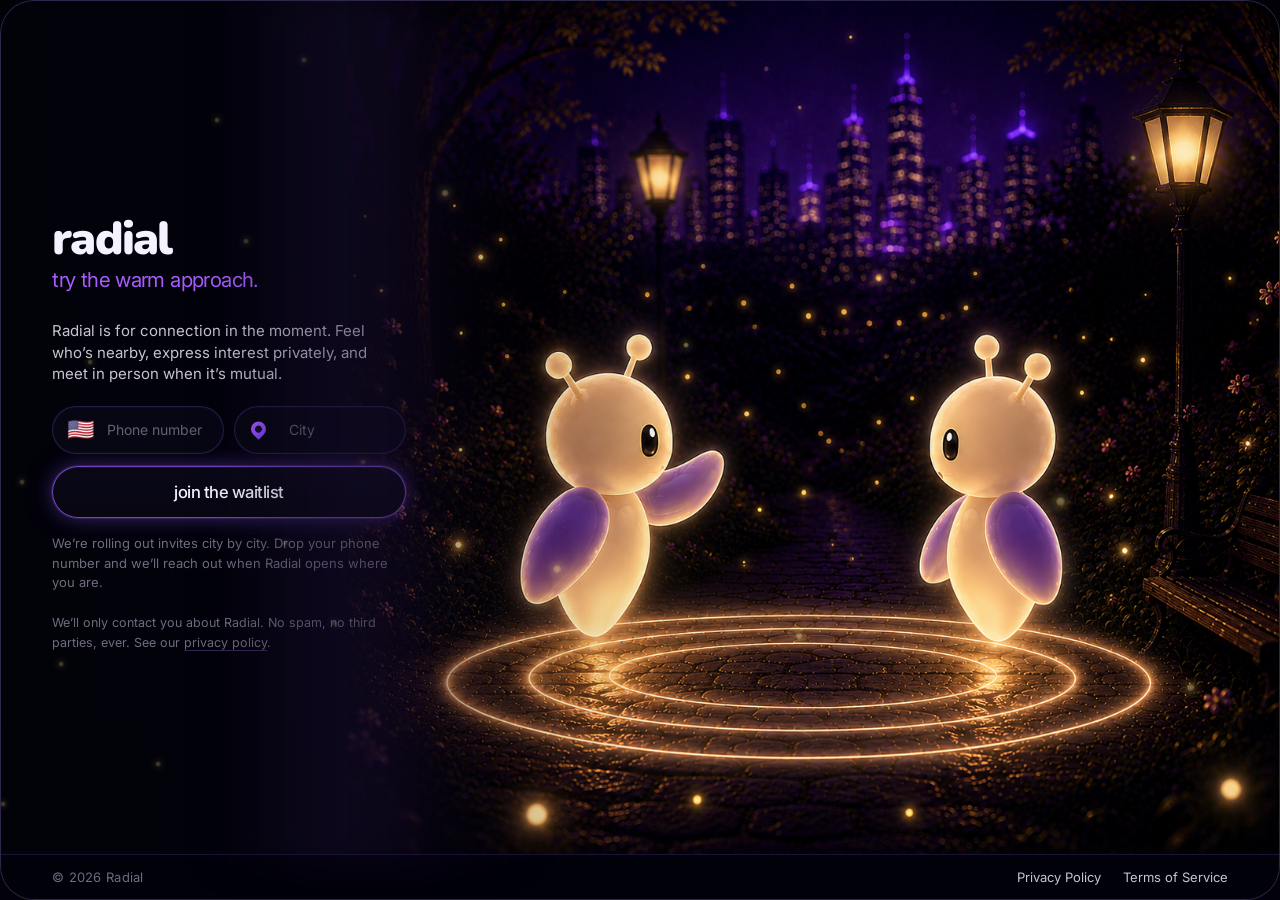
==== commit f95dbbf2: "fix flags" ====
--- a/index.html
+++ b/index.html
@@ -84,9 +84,6 @@
                       aria-expanded="false"
                       data-dial="+1">
                 <span class="flag-emoji" id="country-flag" aria-hidden="true">🇺🇸</span>
-                <svg class="chevron" width="9" height="6" viewBox="0 0 9 6" aria-hidden="true">
-                  <path d="M1 1.25 L4.5 4.75 L8 1.25" stroke="currentColor" stroke-width="1.4" fill="none" stroke-linecap="round" stroke-linejoin="round"/>
-                </svg>
               </button>
               <input id="wl-phone"
                      name="entry.361823065"
--- a/styles.css
+++ b/styles.css
@@ -637,26 +637,25 @@
    phone field with a clickable trigger and a searchable panel. */
 .phone-field { position: relative; }
 
-.phone-field input[type="tel"] {
-  /* Make room for the wider trigger button (flag + chevron). */
-  padding-left: 64px;
-}
-
+/* Flag stays at the same spot the static .field-icon used to sit, so
+   the phone input keeps its original left padding. The button is sized
+   to its content (the flag emoji) and gets a subtle hover ring to
+   signal it's clickable. */
 .country-trigger {
   position: absolute;
-  left: 6px;
+  left: 13px;
   top: 50%;
   transform: translateY(-50%);
   display: inline-flex;
   align-items: center;
-  gap: 4px;
-  padding: 6px 8px 6px 10px;
+  justify-content: center;
+  width: 30px;
+  height: 30px;
+  padding: 0;
   border: 0;
-  border-radius: 14px;
+  border-radius: 50%;
   background: transparent;
-  color: rgba(231, 223, 249, 0.65);
   cursor: pointer;
-  font: inherit;
   line-height: 1;
   transition: background 140ms ease;
   z-index: 2;
@@ -666,16 +665,8 @@
 .country-trigger[aria-expanded="true"] { background: rgba(124, 82, 220, 0.22); }
 
 .country-trigger .flag-emoji {
-  font-size: 20px;
+  font-size: 22px;
   line-height: 1;
-}
-.country-trigger .chevron {
-  display: inline-block;
-  opacity: 0.7;
-  transition: transform 160ms ease;
-}
-.country-trigger[aria-expanded="true"] .chevron {
-  transform: rotate(180deg);
 }
 
 .country-panel {
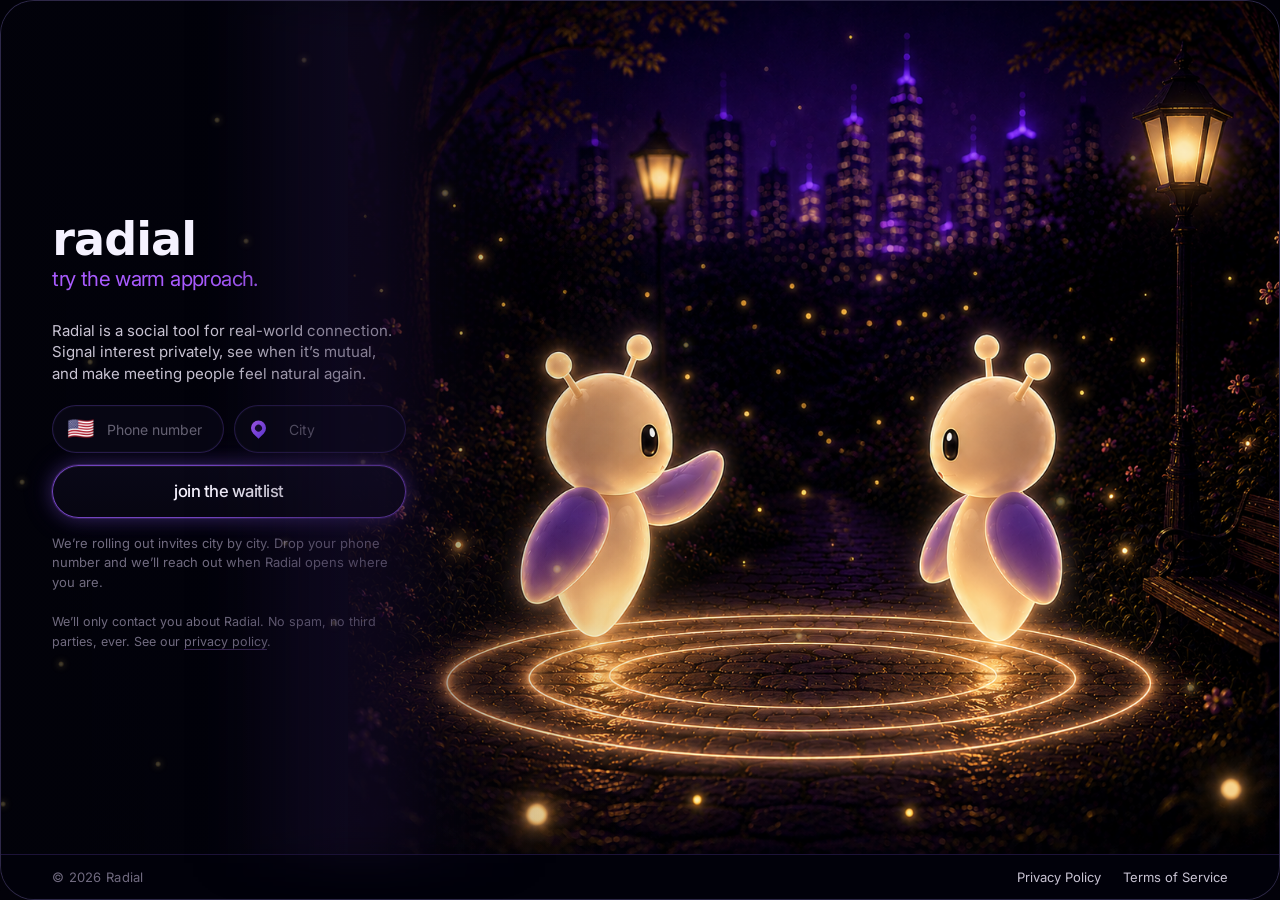
==== commit 6c309ab3: "Refresh homepage copy and update brand heading typography" ====
--- a/index.html
+++ b/index.html
@@ -63,9 +63,9 @@
         </div>
 
         <p class="intro">
-          Radial is for connection in the moment.
-          Feel who’s nearby, express interest privately,
-          and meet in person when it’s mutual.
+          Radial is a social tool for real-world connection.
+          Signal interest privately, see when it’s mutual,
+          and make meeting people feel natural again.
         </p>
 
         <form class="signup"
--- a/styles.css
+++ b/styles.css
@@ -1,4 +1,4 @@
-@import url('https://fonts.googleapis.com/css2?family=Inter:wght@400;500;600;700&family=Nunito:wght@900&display=swap');
+@import url('https://fonts.googleapis.com/css2?family=Inter:wght@400;500;600;700&display=swap');
 
 :root {
   --bg: #03020a;
@@ -119,14 +119,12 @@
 
 .brand-block h1 {
   margin: 0 0 6px;
-  /* Match iOS: SF Pro Rounded, weight black (900). Falls back to
-     Nunito on platforms without ui-rounded support. */
-  font-family: ui-rounded, "SF Pro Rounded", "Nunito", -apple-system,
-               BlinkMacSystemFont, system-ui, sans-serif;
+  font-family: "General Sans", -apple-system, BlinkMacSystemFont,
+               system-ui, sans-serif;
   font-size: clamp(40px, 3.6vw, 52px);
-  line-height: 0.94;
-  font-weight: 900;
-  letter-spacing: -0.04em;
+  line-height: 0.92;
+  font-weight: 700;
+  letter-spacing: -0.02em;
   color: #f5f2ff;
   -webkit-text-stroke: 0;
   text-shadow: none;
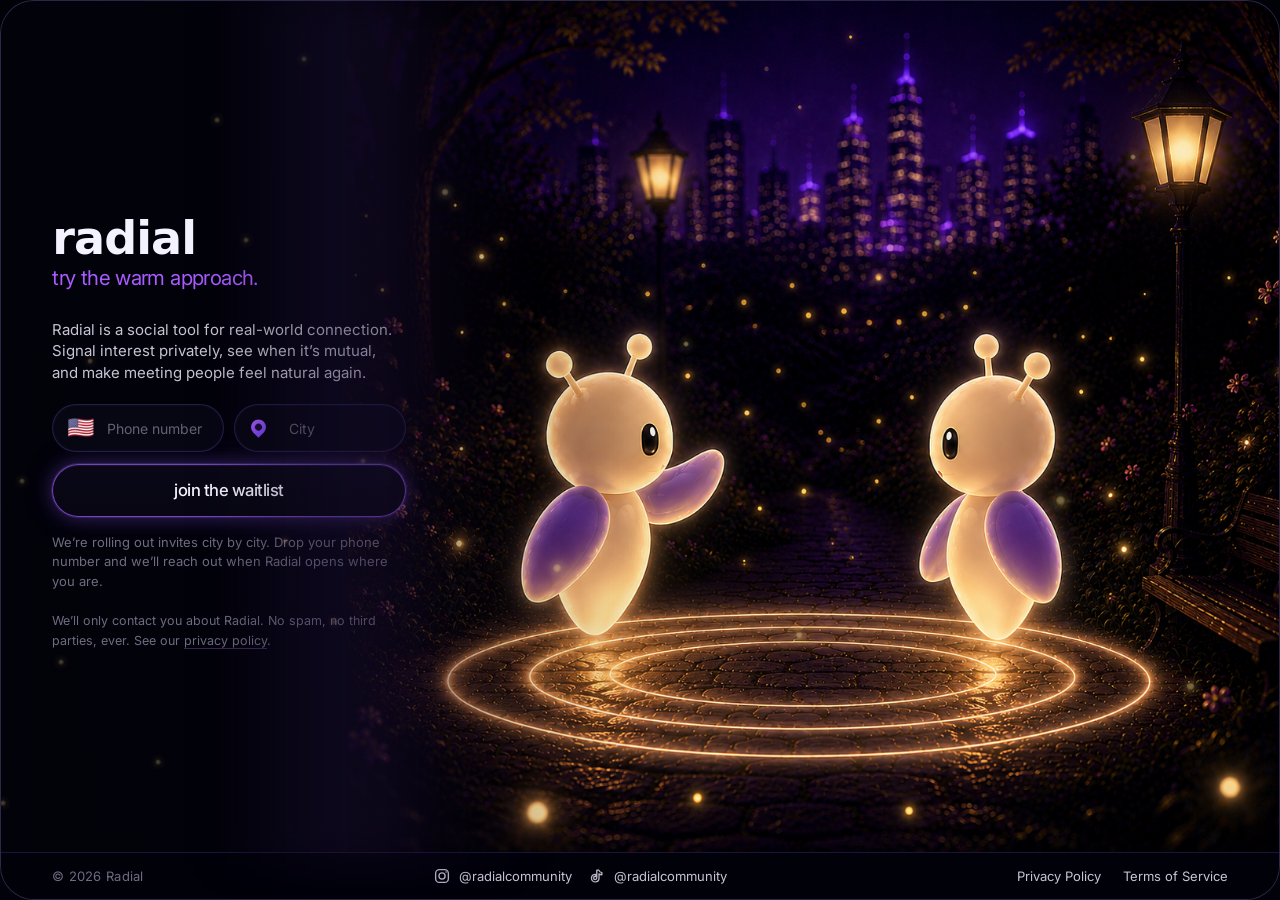
==== commit 17ca768f: "Add social links to landing page footer" ====
--- a/index.html
+++ b/index.html
@@ -156,6 +156,26 @@
 
       <footer class="landing-footer">
         <span class="footer-mark">© <span id="year"></span> Radial</span>
+        <div class="footer-socials" aria-label="Social media">
+          <a href="https://instagram.com/radialcommunity" target="_blank" rel="noreferrer">
+            <span class="social-icon" aria-hidden="true">
+              <svg viewBox="0 0 24 24" focusable="false" aria-hidden="true">
+                <rect x="3.5" y="3.5" width="17" height="17" rx="5"></rect>
+                <circle cx="12" cy="12" r="4.1"></circle>
+                <circle cx="17.4" cy="6.7" r="1.1" class="fill-dot"></circle>
+              </svg>
+            </span>
+            <span>@radialcommunity</span>
+          </a>
+          <a href="https://tiktok.com/@radialcommunity" target="_blank" rel="noreferrer">
+            <span class="social-icon" aria-hidden="true">
+              <svg viewBox="0 0 24 24" focusable="false" aria-hidden="true">
+                <path d="M14.4 4.2c.7 2 2 3.2 4.1 3.4v2.7c-1.4 0-2.7-.4-3.8-1.1v5.6c0 3.1-2.2 5.1-5 5.1-2.8 0-5.1-2.1-5.1-5 0-3.2 2.5-5.3 5.5-5v2.8c-1.2-.4-2.6.3-2.6 2 0 1.1.9 2.1 2.1 2.1 1.1 0 2.1-.8 2.1-2.4V4.2h2.7z"></path>
+              </svg>
+            </span>
+            <span>@radialcommunity</span>
+          </a>
+        </div>
         <nav class="footer-links" aria-label="Legal">
           <a href="privacy.html">Privacy Policy</a>
           <a href="terms.html">Terms of Service</a>
--- a/styles.css
+++ b/styles.css
@@ -616,6 +616,53 @@
   letter-spacing: 0.02em;
 }
 
+.landing-footer .footer-socials {
+  display: flex;
+  align-items: center;
+  gap: 16px;
+  flex-wrap: wrap;
+  justify-content: flex-start;
+}
+
+.landing-footer .footer-socials a {
+  display: inline-flex;
+  align-items: center;
+  gap: 8px;
+  color: var(--text-secondary);
+  border-bottom: 0;
+  font-size: 13px;
+  transition: color 140ms ease, opacity 140ms ease;
+}
+
+.landing-footer .footer-socials a:hover {
+  color: var(--violet-3);
+}
+
+.landing-footer .social-icon {
+  display: inline-flex;
+  align-items: center;
+  justify-content: center;
+  width: 18px;
+  height: 18px;
+  color: currentColor;
+  opacity: 0.92;
+}
+
+.landing-footer .social-icon svg {
+  width: 18px;
+  height: 18px;
+  stroke: currentColor;
+  fill: none;
+  stroke-width: 1.8;
+  stroke-linecap: round;
+  stroke-linejoin: round;
+}
+
+.landing-footer .social-icon .fill-dot {
+  fill: currentColor;
+  stroke: none;
+}
+
 .landing-footer .footer-links {
   display: flex;
   gap: 22px;
@@ -1130,6 +1177,11 @@
     flex-wrap: wrap;
     gap: 12px;
   }
+  .landing-footer .footer-socials {
+    width: 100%;
+    justify-content: flex-start;
+    gap: 12px 16px;
+  }
   .landing-footer .footer-links { gap: 18px; flex-wrap: wrap; }
 }
 
@@ -1278,6 +1330,10 @@
     gap: 8px;
     padding: 16px 22px max(18px, env(safe-area-inset-bottom));
     font-size: 12.5px;
+  }
+
+  .landing-footer .footer-socials {
+    gap: 10px 14px;
   }
 }
 
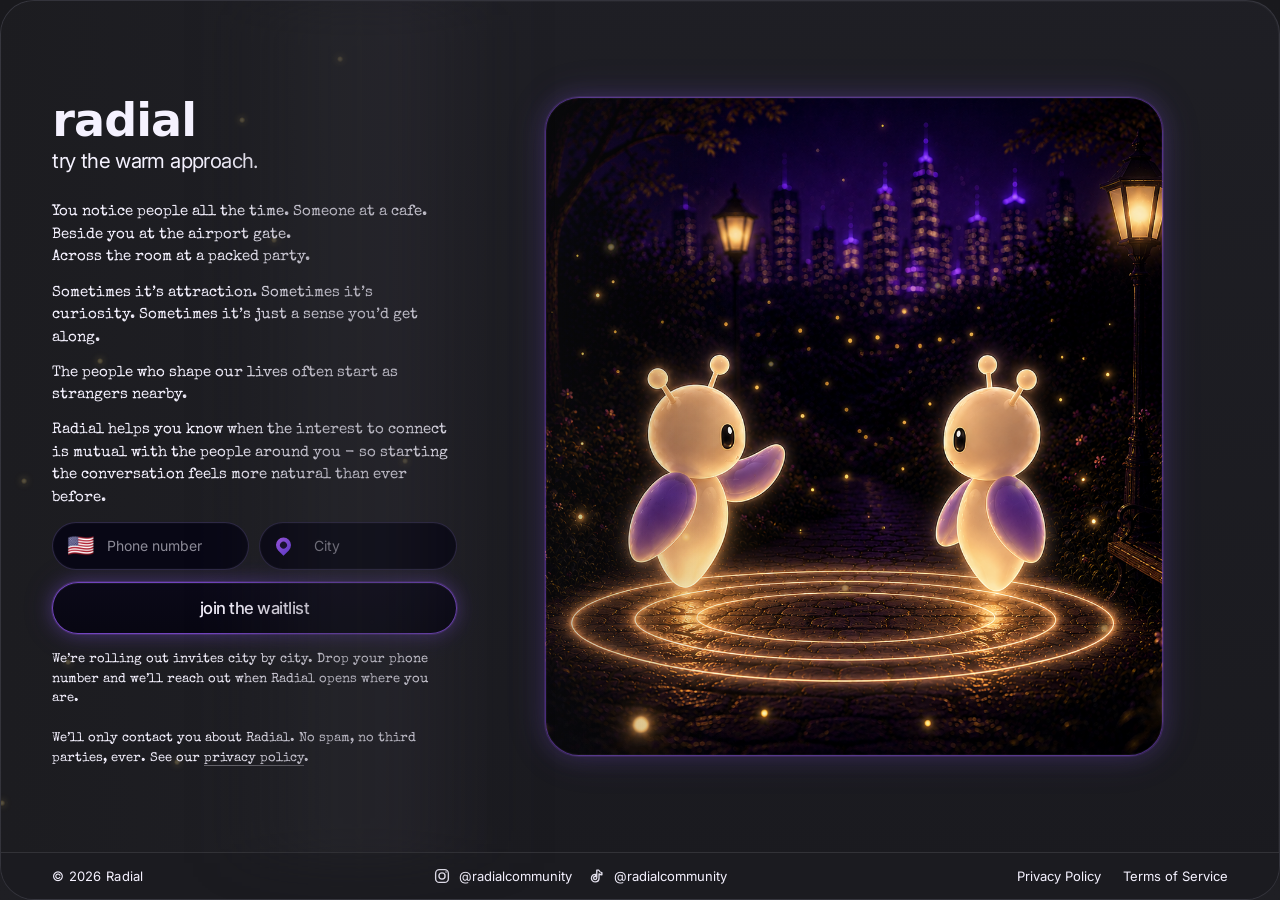
==== commit 1d159db9: "Refine landing copy and scene styling" ====
--- a/index.html
+++ b/index.html
@@ -5,7 +5,7 @@
   <meta name="viewport" content="width=device-width, initial-scale=1.0" />
   <title>radial — try the warm approach</title>
   <meta name="description" content="Radial is a proximity-first social app. Feel who's nearby, send interest privately, and meet in person when it's mutual." />
-  <meta name="theme-color" content="#12082E" />
+  <meta name="theme-color" content="#1c1c20" />
   <meta property="og:title" content="radial — try the warm approach" />
   <meta property="og:description" content="A proximity-first social app for connection in the moment. Real world first. Mutual only. Privacy first." />
   <meta property="og:type" content="website" />
@@ -63,9 +63,21 @@
         </div>
 
         <p class="intro">
-          Radial is a social tool for real-world connection.
-          Signal interest privately, see when it’s mutual,
-          and make meeting people feel natural again.
+          You notice people all the time. Someone at a cafe.<br />
+          Beside you at the airport gate.<br />
+          Across the room at a packed party.
+        </p>
+
+        <p class="intro intro-secondary">
+          Sometimes it’s attraction. Sometimes it’s curiosity. Sometimes it’s just a sense you’d get along.
+        </p>
+
+        <p class="intro intro-secondary">
+          The people who shape our lives often start as strangers nearby.
+        </p>
+
+        <p class="intro intro-secondary">
+          Radial helps you know when the interest to connect is mutual with the people around you - so starting the conversation feels more natural than ever before.
         </p>
 
         <form class="signup"
--- a/styles.css
+++ b/styles.css
@@ -1,18 +1,18 @@
-@import url('https://fonts.googleapis.com/css2?family=Inter:wght@400;500;600;700&display=swap');
+@import url('https://fonts.googleapis.com/css2?family=Inter:wght@400;500;600;700&family=Special+Elite&display=swap');
 
 :root {
-  --bg: #03020a;
-  --panel: #050611;
-  --panel-soft: #090914;
-  --field: #0b0a18;
-  --border: rgba(110, 76, 191, 0.42);
-  --border-soft: rgba(124, 82, 220, 0.28);
+  --bg: #1c1c20;
+  --panel: #202026;
+  --panel-soft: #26262d;
+  --field: #222228;
+  --border: rgba(132, 132, 160, 0.28);
+  --border-soft: rgba(168, 145, 229, 0.24);
   --violet: #9c5cff;
   --violet-2: #6f37ee;
   --violet-3: #bc7cff;
   --text-primary: #f5f2ff;
-  --text-secondary: rgba(244, 238, 255, 0.82);
-  --text-muted: rgba(214, 204, 236, 0.52);
+  --text-secondary: #f5f2ff;
+  --text-muted: #f5f2ff;
   --success: #8be0a8;
   --error: #ff8f9d;
   --radius-xl: 34px;
@@ -31,8 +31,8 @@
   height: 100dvh;
   overflow: hidden;
   background:
-    radial-gradient(circle at 74% 30%, rgba(95, 51, 184, 0.22), transparent 22%),
-    linear-gradient(180deg, #010108 0%, #03020a 100%);
+    radial-gradient(circle at 72% 30%, rgba(98, 79, 148, 0.16), transparent 24%),
+    linear-gradient(180deg, #19191d 0%, #1f1f24 100%);
   color: var(--text-primary);
   font-family: "Inter", -apple-system, BlinkMacSystemFont, "Segoe UI", sans-serif;
   -webkit-font-smoothing: antialiased;
@@ -47,7 +47,7 @@
 a {
   color: inherit;
   text-decoration: none;
-  border-bottom: 1px solid rgba(188, 124, 255, 0.3);
+  border-bottom: 1px solid rgba(245, 242, 255, 0.34);
 }
 
 a:hover { color: var(--violet-3); }
@@ -66,10 +66,10 @@
   position: relative;
   height: 100%;
   display: grid;
-  grid-template-columns: 34% 66%;
+  grid-template-columns: 38% 62%;
   grid-template-rows: 1fr auto;
-  background: linear-gradient(180deg, rgba(4, 5, 16, 0.98), rgba(3, 4, 12, 1));
-  border: 1px solid rgba(102, 88, 154, 0.42);
+  background: linear-gradient(180deg, rgba(31, 31, 37, 0.98), rgba(26, 26, 31, 1));
+  border: 1px solid rgba(130, 130, 146, 0.24);
   border-radius: var(--radius-xl);
   overflow: hidden;
   box-shadow: inset 0 0 0 1px rgba(255, 255, 255, 0.03);
@@ -84,7 +84,7 @@
   width: 320px;
   transform: translateX(-50%);
   pointer-events: none;
-  background: linear-gradient(90deg, rgba(2, 2, 10, 0) 0%, rgba(10, 7, 22, 0.12) 10%, rgba(18, 10, 36, 0.26) 24%, rgba(24, 13, 46, 0.4) 42%, rgba(24, 13, 46, 0.36) 58%, rgba(18, 10, 36, 0.16) 76%, rgba(18, 10, 36, 0) 100%);
+  background: linear-gradient(90deg, rgba(28, 28, 33, 0) 0%, rgba(31, 31, 37, 0.12) 10%, rgba(36, 36, 42, 0.24) 24%, rgba(42, 42, 48, 0.34) 42%, rgba(42, 42, 48, 0.3) 58%, rgba(34, 34, 39, 0.14) 76%, rgba(28, 28, 33, 0) 100%);
   filter: blur(20px);
   z-index: 3;
 }
@@ -98,7 +98,7 @@
   align-items: flex-start;
   overflow: hidden;
   background:
-    linear-gradient(90deg, rgba(2, 2, 10, 0.94) 0%, rgba(2, 2, 10, 0.91) 48%, rgba(8, 5, 20, 0.76) 68%, rgba(12, 7, 26, 0.44) 82%, rgba(12, 7, 26, 0.08) 100%);
+    linear-gradient(90deg, rgba(28, 28, 32, 0.96) 0%, rgba(30, 30, 35, 0.94) 50%, rgba(34, 34, 39, 0.8) 68%, rgba(39, 37, 45, 0.48) 82%, rgba(39, 37, 45, 0.1) 100%);
   justify-content: center;
 }
 
@@ -131,7 +131,7 @@
 }
 
 .tagline {
-  color: #a95bff;
+  color: var(--text-primary);
   font-size: clamp(18px, 1.6vw, 26px);
   letter-spacing: -0.03em;
   font-weight: 400;
@@ -139,11 +139,16 @@
 
 .intro {
   max-width: 520px;
-  color: var(--text-secondary);
+  color: var(--text-primary);
   font-size: clamp(13px, 1.18vw, 15px);
-  line-height: 1.42;
-  margin-bottom: clamp(18px, 2.4vh, 28px);
+  line-height: 1.5;
+  margin-bottom: clamp(10px, 1.4vh, 16px);
   width: 100%;
+  font-family: "Special Elite", "Courier New", ui-monospace, monospace;
+}
+
+.intro-secondary {
+  max-width: 560px;
 }
 
 form.signup {
@@ -211,7 +216,7 @@
 }
 
 form.signup input::placeholder {
-  color: rgba(231, 223, 249, 0.42);
+  color: rgba(245, 242, 255, 0.56);
 }
 
 form.signup input:focus {
@@ -260,20 +265,22 @@
 .rollout-copy {
   max-width: 420px;
   margin-top: clamp(14px, 1.8vh, 20px);
-  color: var(--text-muted);
+  color: var(--text-primary);
   font-size: clamp(13px, 1vw, 14px);
   line-height: 1.5;
   width: 100%;
+  font-family: "Special Elite", "Courier New", ui-monospace, monospace;
 }
 
 .privacy-note {
   max-width: 430px;
   margin-top: clamp(18px, 2.2vh, 26px);
   padding-top: 0;
-  color: var(--text-muted);
+  color: var(--text-primary);
   font-size: 12.5px;
   line-height: 1.62;
   width: 100%;
+  font-family: "Special Elite", "Courier New", ui-monospace, monospace;
 }
 
 .signup-status {
@@ -302,10 +309,18 @@
 .landing-scene {
   position: relative;
   min-height: 0;
-  margin-left: -88px;
+  margin: 96px 116px 96px 58px;
+  border-radius: 34px;
+  border: 1px solid rgba(154, 92, 255, 0.48);
   background:
-    linear-gradient(90deg, rgba(6, 4, 16, 0.34) 0%, rgba(6, 4, 16, 0.12) 18%, rgba(6, 4, 16, 0) 34%),
+    linear-gradient(90deg, rgba(29, 29, 34, 0.3) 0%, rgba(29, 29, 34, 0.12) 16%, rgba(29, 29, 34, 0) 30%),
     url("assets/hero-scene-crop.png") center center / cover no-repeat;
+  box-shadow:
+    inset 0 0 0 1px rgba(255, 255, 255, 0.04),
+    0 0 0 1px rgba(169, 91, 255, 0.14),
+    0 0 22px rgba(124, 82, 220, 0.24),
+    0 0 44px rgba(124, 82, 220, 0.12);
+  overflow: hidden;
 }
 
 .firefly-layer {
@@ -606,9 +621,9 @@
   justify-content: space-between;
   gap: 24px;
   padding: 14px clamp(28px, 4vw, 56px);
-  border-top: 1px solid rgba(124, 82, 220, 0.22);
-  background: rgba(2, 2, 10, 0.92);
-  color: var(--text-muted);
+  border-top: 1px solid rgba(255, 255, 255, 0.1);
+  background: rgba(27, 27, 32, 0.94);
+  color: var(--text-primary);
   font-size: 13px;
 }
 
@@ -628,7 +643,7 @@
   display: inline-flex;
   align-items: center;
   gap: 8px;
-  color: var(--text-secondary);
+  color: var(--text-primary);
   border-bottom: 0;
   font-size: 13px;
   transition: color 140ms ease, opacity 140ms ease;
@@ -669,7 +684,7 @@
 }
 
 .landing-footer a {
-  color: var(--text-secondary);
+  color: var(--text-primary);
   border-bottom: 0;
   transition: color 140ms ease;
 }
@@ -1096,7 +1111,7 @@
   .landing-copy {
     padding: 56px 24px 36px;
     overflow: visible;
-    background: linear-gradient(180deg, rgba(2, 2, 10, 0.96), rgba(2, 2, 10, 0.84));
+    background: linear-gradient(180deg, rgba(28, 28, 32, 0.96), rgba(31, 31, 36, 0.88));
     display: block;
   }
 
@@ -1108,7 +1123,7 @@
     width: auto;
     height: 96px;
     transform: none;
-    background: linear-gradient(180deg, rgba(2, 2, 10, 0) 0%, rgba(12, 7, 26, 0.3) 35%, rgba(12, 7, 26, 0.44) 55%, rgba(12, 7, 26, 0) 100%);
+    background: linear-gradient(180deg, rgba(28, 28, 32, 0) 0%, rgba(37, 37, 42, 0.28) 35%, rgba(43, 43, 48, 0.42) 55%, rgba(28, 28, 32, 0) 100%);
     filter: blur(12px);
   }
 
@@ -1161,10 +1176,15 @@
     width: 100%;
     aspect-ratio: 16 / 10;
     margin: 4px 0 26px;
-    border-radius: 20px;
-    background: url("assets/hero-scene-crop.png") center center / cover no-repeat;
-    box-shadow: 0 18px 40px rgba(2, 1, 12, 0.45),
-                inset 0 0 0 1px rgba(124, 82, 220, 0.18);
+    border-radius: 24px;
+    border: 1px solid rgba(154, 92, 255, 0.46);
+    background: url("assets/hero-scene-crop.png") center center / 72% auto no-repeat;
+    box-shadow:
+      0 18px 40px rgba(2, 1, 12, 0.34),
+      inset 0 0 0 1px rgba(255, 255, 255, 0.04),
+      0 0 0 1px rgba(169, 91, 255, 0.14),
+      0 0 22px rgba(124, 82, 220, 0.24),
+      0 0 40px rgba(124, 82, 220, 0.1);
   }
 
   .firefly-layer-mobile {
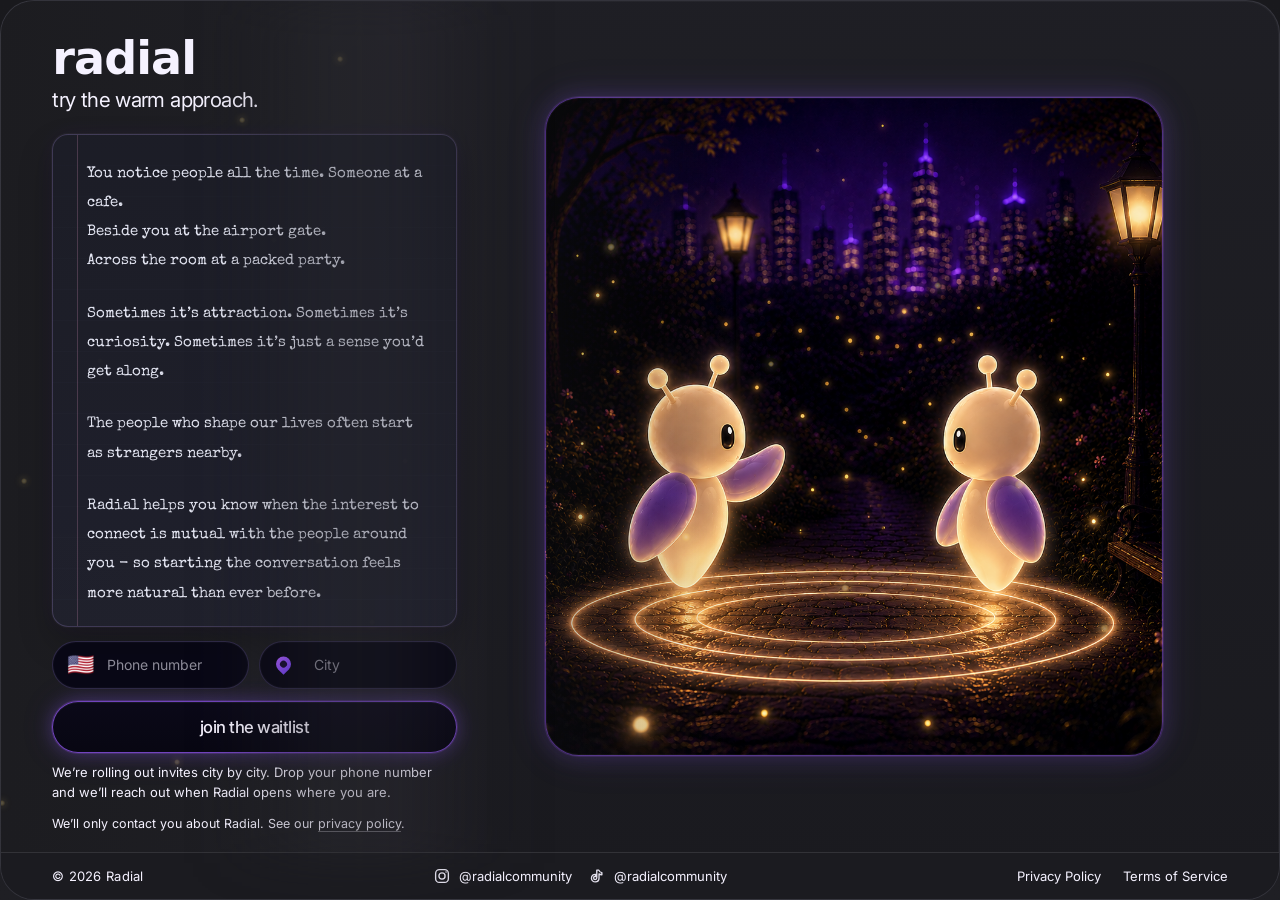
==== commit 6aa8e5ad: "Refine landing note styling and spacing" ====
--- a/index.html
+++ b/index.html
@@ -62,23 +62,25 @@
           </div>
         </div>
 
-        <p class="intro">
-          You notice people all the time. Someone at a cafe.<br />
-          Beside you at the airport gate.<br />
-          Across the room at a packed party.
-        </p>
-
-        <p class="intro intro-secondary">
-          Sometimes it’s attraction. Sometimes it’s curiosity. Sometimes it’s just a sense you’d get along.
-        </p>
-
-        <p class="intro intro-secondary">
-          The people who shape our lives often start as strangers nearby.
-        </p>
-
-        <p class="intro intro-secondary">
-          Radial helps you know when the interest to connect is mutual with the people around you - so starting the conversation feels more natural than ever before.
-        </p>
+        <div class="intro-note">
+          <p class="intro">
+            You notice people all the time. Someone at a cafe.<br />
+            Beside you at the airport gate.<br />
+            Across the room at a packed party.
+          </p>
+
+          <p class="intro intro-secondary">
+            Sometimes it’s attraction. Sometimes it’s curiosity. Sometimes it’s just a sense you’d get along.
+          </p>
+
+          <p class="intro intro-secondary">
+            The people who shape our lives often start as strangers nearby.
+          </p>
+
+          <p class="intro intro-secondary">
+            Radial helps you know when the interest to connect is mutual with the people around you - so starting the conversation feels more natural than ever before.
+          </p>
+        </div>
 
         <form class="signup"
               action="https://docs.google.com/forms/d/e/1FAIpQLSfjjv_7DZSxjZkTr04zX2qsMPKBOHuEhlrLN5JvlooQM5X5Qw/formResponse"
@@ -135,7 +137,6 @@
 
         <p class="privacy-note">
           We’ll only contact you about Radial.
-          No spam, no third parties, ever.
           See our <a href="privacy.html">privacy policy</a>.
         </p>
 
--- a/styles.css
+++ b/styles.css
@@ -92,7 +92,7 @@
 .landing-copy {
   position: relative;
   z-index: 2;
-  padding: clamp(34px, 5.2vh, 64px) 30px clamp(24px, 3.5vh, 40px) clamp(34px, 4vw, 60px);
+  padding: clamp(52px, 6.6vh, 78px) 30px clamp(38px, 4.8vh, 52px) clamp(34px, 4vw, 60px);
   display: flex;
   flex-direction: column;
   align-items: flex-start;
@@ -112,7 +112,8 @@
 }
 
 .brand-block {
-  margin-bottom: clamp(22px, 3.2vh, 40px);
+  margin-bottom: clamp(18px, 2.4vh, 28px);
+  padding-top: 18px;
   width: 100%;
   max-width: 500px;
 }
@@ -122,7 +123,7 @@
   font-family: "General Sans", -apple-system, BlinkMacSystemFont,
                system-ui, sans-serif;
   font-size: clamp(40px, 3.6vw, 52px);
-  line-height: 0.92;
+  line-height: 1;
   font-weight: 700;
   letter-spacing: -0.02em;
   color: #f5f2ff;
@@ -139,16 +140,55 @@
 
 .intro {
   max-width: 520px;
-  color: var(--text-primary);
+  color: rgba(240, 242, 255, 0.94);
   font-size: clamp(13px, 1.18vw, 15px);
-  line-height: 1.5;
-  margin-bottom: clamp(10px, 1.4vh, 16px);
+  line-height: 1.95;
+  margin-bottom: 23px;
   width: 100%;
   font-family: "Special Elite", "Courier New", ui-monospace, monospace;
+  position: relative;
+  z-index: 1;
 }
 
 .intro-secondary {
   max-width: 560px;
+}
+
+.intro-note {
+  position: relative;
+  width: 100%;
+  max-width: 560px;
+  margin: 0 0 14px;
+  padding: 24px 28px 18px 34px;
+  border-radius: 16px;
+  border: 1px solid rgba(174, 150, 230, 0.24);
+  background:
+    linear-gradient(180deg, rgba(28, 29, 39, 0.96), rgba(32, 33, 45, 0.93)),
+    repeating-linear-gradient(
+      to bottom,
+      transparent 0,
+      transparent 30px,
+      rgba(131, 151, 215, 0.24) 30px,
+      rgba(131, 151, 215, 0.24) 31px
+    );
+  box-shadow:
+    0 16px 34px rgba(0, 0, 0, 0.24),
+    0 0 0 1px rgba(255, 255, 255, 0.03),
+    0 0 22px rgba(124, 82, 220, 0.08);
+}
+
+.intro-note::before {
+  content: "";
+  position: absolute;
+  top: 0;
+  bottom: 0;
+  left: 24px;
+  width: 1px;
+  background: rgba(195, 132, 170, 0.28);
+}
+
+.intro-note .intro:last-of-type {
+  margin-bottom: 0;
 }
 
 form.signup {
@@ -264,23 +304,24 @@
 
 .rollout-copy {
   max-width: 420px;
-  margin-top: clamp(14px, 1.8vh, 20px);
+  margin-top: 10px;
   color: var(--text-primary);
   font-size: clamp(13px, 1vw, 14px);
   line-height: 1.5;
   width: 100%;
-  font-family: "Special Elite", "Courier New", ui-monospace, monospace;
+  font-family: "Inter", -apple-system, BlinkMacSystemFont, "Segoe UI", sans-serif;
 }
 
 .privacy-note {
   max-width: 430px;
-  margin-top: clamp(18px, 2.2vh, 26px);
+  margin-top: 12px;
   padding-top: 0;
+  padding-bottom: 18px;
   color: var(--text-primary);
   font-size: 12.5px;
   line-height: 1.62;
   width: 100%;
-  font-family: "Special Elite", "Courier New", ui-monospace, monospace;
+  font-family: "Inter", -apple-system, BlinkMacSystemFont, "Segoe UI", sans-serif;
 }
 
 .signup-status {
@@ -328,6 +369,7 @@
   inset: 0;
   pointer-events: none;
   overflow: hidden;
+  z-index: 1;
 }
 
 .firefly-layer-copy {
@@ -1173,12 +1215,12 @@
   .scene-mobile {
     position: relative;
     display: block;
-    width: 100%;
+    width: min(88%, 420px);
     aspect-ratio: 16 / 10;
-    margin: 4px 0 26px;
+    margin: 4px auto 26px;
     border-radius: 24px;
-    border: 1px solid rgba(154, 92, 255, 0.46);
-    background: url("assets/hero-scene-crop.png") center center / 72% auto no-repeat;
+    border: 1.25px solid rgba(154, 92, 255, 0.58);
+    background: url("assets/hero-scene-crop.png") center center / cover no-repeat;
     box-shadow:
       0 18px 40px rgba(2, 1, 12, 0.34),
       inset 0 0 0 1px rgba(255, 255, 255, 0.04),
@@ -1207,17 +1249,30 @@
 
 @media (max-width: 760px) {
   .landing-copy {
-    padding: clamp(40px, 7vh, 56px) 22px 32px;
+    padding: clamp(48px, 8vh, 64px) 22px 40px;
   }
 
   .brand-block {
     margin-bottom: 18px;
+    padding-top: 14px;
   }
 
   .scene-mobile {
     aspect-ratio: 4 / 3;
     margin: 2px 0 22px;
     border-radius: 18px;
+    width: min(86%, 360px);
+    margin-left: auto;
+    margin-right: auto;
+  }
+
+  .intro-note {
+    padding: 22px 18px 18px 28px;
+    border-radius: 14px;
+  }
+
+  .intro-note::before {
+    left: 18px;
   }
 
   .brand-block h1 {
@@ -1230,9 +1285,9 @@
   }
 
   .intro {
-    margin-bottom: 28px;
+    margin-bottom: 23px;
     font-size: clamp(15px, 4vw, 17px);
-    line-height: 1.55;
+    line-height: 1.9;
   }
 
   form.signup {
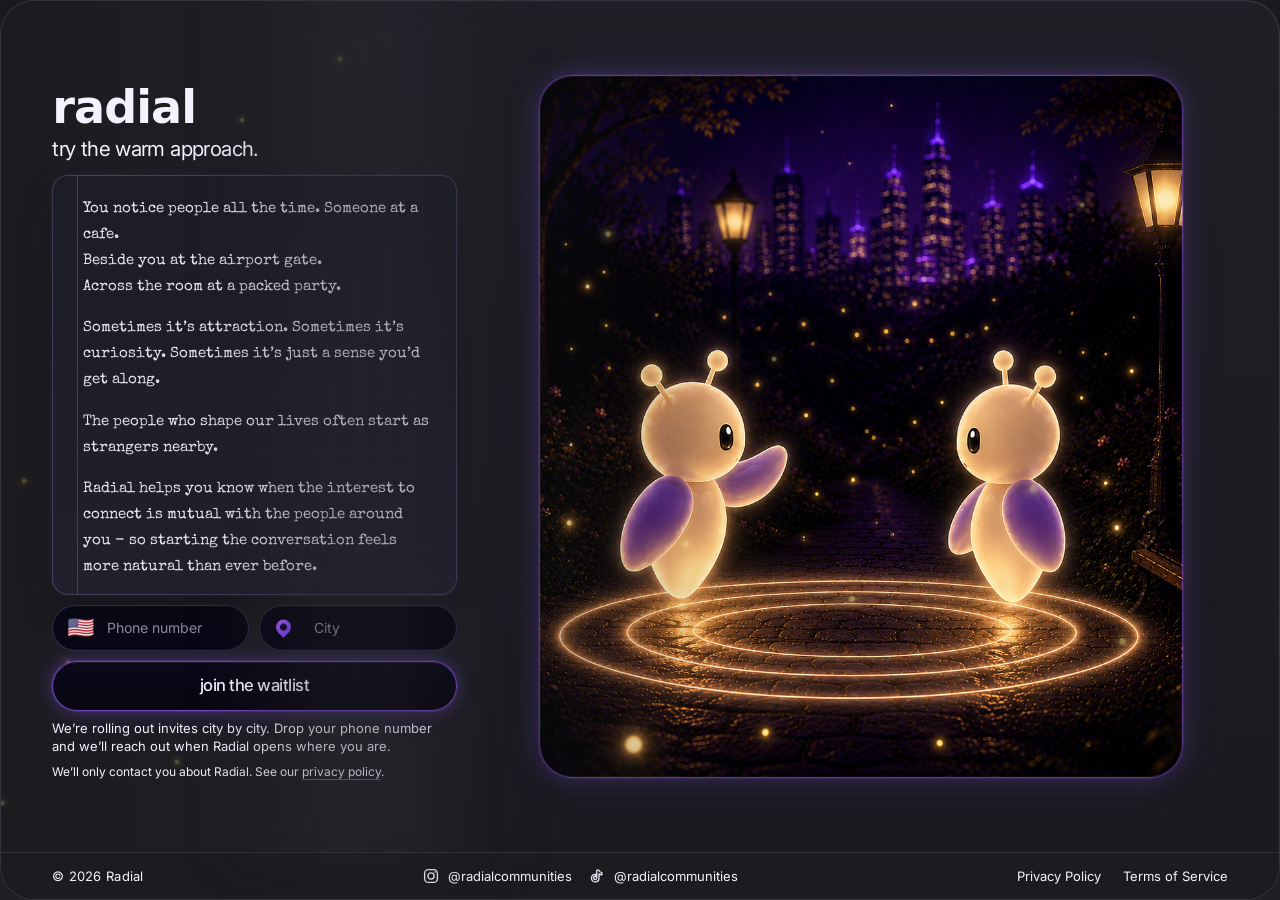
==== commit 0b980d6a: "Polish landing page spacing and footer handles" ====
--- a/index.html
+++ b/index.html
@@ -170,7 +170,7 @@
       <footer class="landing-footer">
         <span class="footer-mark">© <span id="year"></span> Radial</span>
         <div class="footer-socials" aria-label="Social media">
-          <a href="https://instagram.com/radialcommunity" target="_blank" rel="noreferrer">
+          <a href="https://instagram.com/radialcommunities" target="_blank" rel="noreferrer">
             <span class="social-icon" aria-hidden="true">
               <svg viewBox="0 0 24 24" focusable="false" aria-hidden="true">
                 <rect x="3.5" y="3.5" width="17" height="17" rx="5"></rect>
@@ -178,15 +178,15 @@
                 <circle cx="17.4" cy="6.7" r="1.1" class="fill-dot"></circle>
               </svg>
             </span>
-            <span>@radialcommunity</span>
+            <span>@radialcommunities</span>
           </a>
-          <a href="https://tiktok.com/@radialcommunity" target="_blank" rel="noreferrer">
+          <a href="https://tiktok.com/@radialcommunities" target="_blank" rel="noreferrer">
             <span class="social-icon" aria-hidden="true">
               <svg viewBox="0 0 24 24" focusable="false" aria-hidden="true">
                 <path d="M14.4 4.2c.7 2 2 3.2 4.1 3.4v2.7c-1.4 0-2.7-.4-3.8-1.1v5.6c0 3.1-2.2 5.1-5 5.1-2.8 0-5.1-2.1-5.1-5 0-3.2 2.5-5.3 5.5-5v2.8c-1.2-.4-2.6.3-2.6 2 0 1.1.9 2.1 2.1 2.1 1.1 0 2.1-.8 2.1-2.4V4.2h2.7z"></path>
               </svg>
             </span>
-            <span>@radialcommunity</span>
+            <span>@radialcommunities</span>
           </a>
         </div>
         <nav class="footer-links" aria-label="Legal">
--- a/styles.css
+++ b/styles.css
@@ -1247,6 +1247,58 @@
   .landing-footer .footer-links { gap: 18px; flex-wrap: wrap; }
 }
 
+@media (min-width: 1101px) and (max-height: 920px) {
+  .landing-copy {
+    padding: 34px 30px 22px clamp(34px, 4vw, 60px);
+  }
+
+  .brand-block {
+    margin-bottom: 14px;
+    padding-top: 8px;
+  }
+
+  .intro-note {
+    margin-bottom: 10px;
+    padding: 20px 24px 14px 30px;
+  }
+
+  .intro {
+    margin-bottom: 16px;
+    line-height: 1.72;
+  }
+
+  form.signup {
+    gap: 8px;
+  }
+
+  form.signup input[type="tel"],
+  form.signup input[type="text"],
+  form.signup input[type="email"] {
+    height: 46px;
+  }
+
+  form.signup button[type="submit"] {
+    height: 50px;
+  }
+
+  .rollout-copy {
+    margin-top: 8px;
+    font-size: 13px;
+    line-height: 1.42;
+  }
+
+  .privacy-note {
+    margin-top: 8px;
+    padding-bottom: 8px;
+    font-size: 12px;
+    line-height: 1.45;
+  }
+
+  .landing-scene {
+    margin: 74px 96px 74px 52px;
+  }
+}
+
 @media (max-width: 760px) {
   .landing-copy {
     padding: clamp(48px, 8vh, 64px) 22px 40px;
